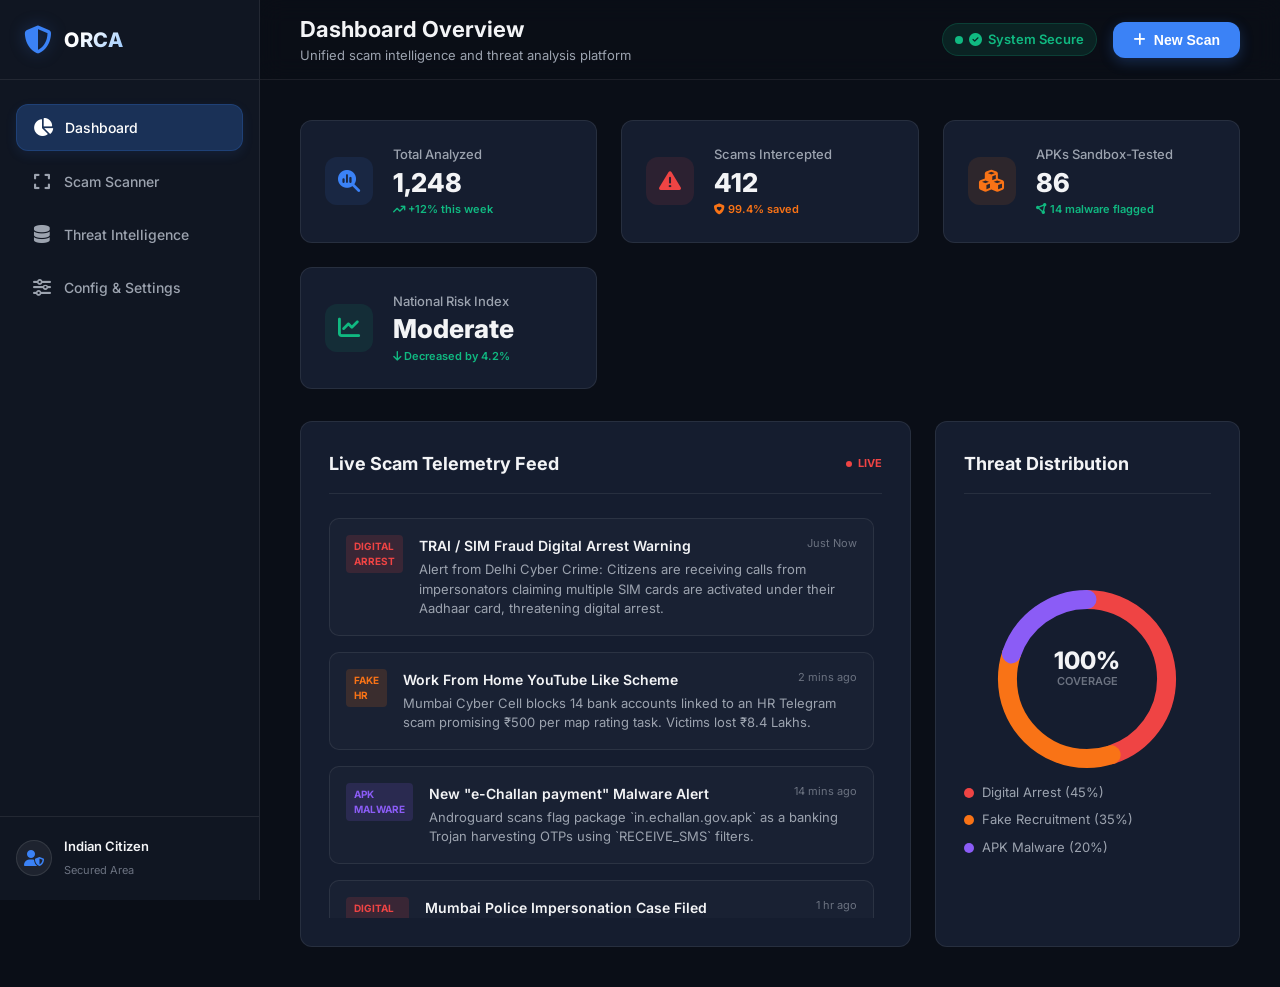
==== frontend/index.html @ 2b7c9a0a "orca digi arresr" ====
<!DOCTYPE html>
<html lang="en">
<head>
    <meta charset="UTF-8">
    <meta name="viewport" content="width=device-width, initial-scale=1.0">
    <title>ORCA - Unified scam intelligence and threat analysis platform</title>
    <!-- Google Fonts: Inter -->
    <link rel="preconnect" href="https://fonts.googleapis.com">
    <link rel="preconnect" href="https://fonts.gstatic.com" crossorigin>
    <link href="https://fonts.googleapis.com/css2?family=Inter:wght@300;400;500;600;700;800&display=swap" rel="stylesheet">
    <!-- FontAwesome for Icons -->
    <link rel="stylesheet" href="https://cdnjs.cloudflare.com/ajax/libs/font-awesome/6.4.0/css/all.min.css">
    <!-- Styling stylesheet -->
    <link rel="stylesheet" href="style.css">
</head>
<body class="dark-mode">
    <div class="app-container">
        <!-- Sidebar Navigation -->
        <aside class="sidebar">
            <div class="sidebar-brand">
                <div class="brand-icon">
                    <i class="fa-solid fa-shield-halved"></i>
                </div>
                <div class="brand-text">
                    <h2>ORCA</h2>
                </div>
            </div>
            
            <nav class="sidebar-menu">
                <a href="#" class="menu-item active" data-view="dashboard">
                    <i class="fa-solid fa-chart-pie"></i>
                    <span>Dashboard</span>
                </a>
                <a href="#" class="menu-item" data-view="scanner">
                    <i class="fa-solid fa-expand"></i>
                    <span>Scam Scanner</span>
                </a>
                <a href="#" class="menu-item" data-view="threat-intel">
                    <i class="fa-solid fa-database"></i>
                    <span>Threat Intelligence</span>
                </a>
                <a href="#" class="menu-item" data-view="settings">
                    <i class="fa-solid fa-sliders"></i>
                    <span>Config & Settings</span>
                </a>
            </nav>

            <div class="sidebar-footer">
                <div class="user-profile">
                    <div class="avatar"><i class="fa-solid fa-user-shield"></i></div>
                    <div class="user-info">
                        <h4>Indian Citizen</h4>
                        <span>Secured Area</span>
                    </div>
                </div>
            </div>
        </aside>

        <!-- Main Content Area -->
        <main class="main-content">
            <!-- Header bar -->
            <header class="content-header">
                <div class="header-title">
                    <h1 id="view-title">Dashboard Overview</h1>
                    <p id="view-subtitle">Unified scam intelligence and threat analysis platform</p>
                </div>
                <div class="header-actions">
                    <div class="system-status badge safe">
                        <span class="status-dot animate-pulse"></span>
                        <i class="fa-solid fa-circle-check"></i> System Secure
                    </div>
                    <button class="btn btn-primary" onclick="navigateToScanner()">
                        <i class="fa-solid fa-plus"></i> New Scan
                    </button>
                </div>
            </header>

            <!-- VIEW 1: DASHBOARD OVERVIEW -->
            <section id="view-dashboard" class="content-section active">
                <!-- Telemetry Metrics Cards -->
                <div class="metrics-grid">
                    <div class="metric-card">
                        <div class="metric-icon blue">
                            <i class="fa-solid fa-magnifying-glass-chart"></i>
                        </div>
                        <div class="metric-details">
                            <h3>Total Analyzed</h3>
                            <span class="metric-value" id="stat-total">1,248</span>
                            <span class="metric-trend positive"><i class="fa-solid fa-arrow-trend-up"></i> +12% this week</span>
                        </div>
                    </div>
                    <div class="metric-card">
                        <div class="metric-icon red">
                            <i class="fa-solid fa-triangle-exclamation"></i>
                        </div>
                        <div class="metric-details">
                            <h3>Scams Intercepted</h3>
                            <span class="metric-value" id="stat-intercepted">412</span>
                            <span class="metric-trend negative"><i class="fa-solid fa-shield-heart"></i> 99.4% saved</span>
                        </div>
                    </div>
                    <div class="metric-card">
                        <div class="metric-icon orange">
                            <i class="fa-solid fa-cubes"></i>
                        </div>
                        <div class="metric-details">
                            <h3>APKs Sandbox-Tested</h3>
                            <span class="metric-value" id="stat-apks">86</span>
                            <span class="metric-trend positive"><i class="fa-solid fa-circle-nodes"></i> 14 malware flagged</span>
                        </div>
                    </div>
                    <div class="metric-card">
                        <div class="metric-icon green">
                            <i class="fa-solid fa-chart-line"></i>
                        </div>
                        <div class="metric-details">
                            <h3>National Risk Index</h3>
                            <span class="metric-value" id="stat-risk">Moderate</span>
                            <span class="metric-trend positive"><i class="fa-solid fa-arrow-down"></i> Decreased by 4.2%</span>
                        </div>
                    </div>
                </div>

                <div class="dashboard-grid">
                    <!-- Column 1: Live Threat Feed & Alerts -->
                    <div class="grid-card col-large">
                        <div class="card-header">
                            <h2>Live Scam Telemetry Feed</h2>
                            <span class="live-indicator"><span class="pulse"></span> LIVE</span>
                        </div>
                        <div class="threat-ticker" id="threat-ticker">
                            <!-- Populated dynamically via JS -->
                        </div>
                    </div>

                    <!-- Column 2: Threat Distribution Chart Mock / Quick Links -->
                    <div class="grid-card col-small">
                        <div class="card-header">
                            <h2>Threat Distribution</h2>
                        </div>
                        <div class="chart-container">
                            <div class="radial-chart-mock">
                                <svg viewBox="0 0 36 36" class="circular-chart">
                                    <path class="circle-bg" d="M18 2.0845 a 15.9155 15.9155 0 0 1 0 31.831 a 15.9155 15.9155 0 0 1 0 -31.831" />
                                    <!-- Digital Arrest 45% (red) -->
                                    <path class="circle circle-da" stroke-dasharray="45, 100" d="M18 2.0845 a 15.9155 15.9155 0 0 1 0 31.831 a 15.9155 15.9155 0 0 1 0 -31.831" />
                                    <!-- Fake HR 35% (orange) -->
                                    <path class="circle circle-hr" stroke-dasharray="35, 100" stroke-dashoffset="-45" d="M18 2.0845 a 15.9155 15.9155 0 0 1 0 31.831 a 15.9155 15.9155 0 0 1 0 -31.831" />
                                    <!-- APK Malware 20% (purple) -->
                                    <path class="circle circle-apk" stroke-dasharray="20, 100" stroke-dashoffset="-80" d="M18 2.0845 a 15.9155 15.9155 0 0 1 0 31.831 a 15.9155 15.9155 0 0 1 0 -31.831" />
                                </svg>
                                <div class="chart-label">
                                    <span class="percentage">100%</span>
                                    <span>Coverage</span>
                                </div>
                            </div>
                            <div class="chart-legend">
                                <div class="legend-item"><span class="dot red"></span> Digital Arrest (45%)</div>
                                <div class="legend-item"><span class="dot orange"></span> Fake Recruitment (35%)</div>
                                <div class="legend-item"><span class="dot purple"></span> APK Malware (20%)</div>
                            </div>
                        </div>
                    </div>
                </div>
            </section>

            <!-- VIEW 2: UNIFIED SCAM SCANNER -->
            <section id="view-scanner" class="content-section">
                <!-- Tab Headers -->
                <div class="tab-headers">
                    <button class="tab-btn active" onclick="switchScannerTab('digital-arrest')">
                        <i class="fa-solid fa-handcuffs"></i> Digital Arrest
                    </button>
                    <button class="tab-btn" onclick="switchScannerTab('fake-hr')">
                        <i class="fa-solid fa-briefcase"></i> Fake HR
                    </button>
                    <button class="tab-btn" onclick="switchScannerTab('apk')">
                        <i class="fa-solid fa-android"></i> APK Malware Sandbox
                    </button>
                    <button class="tab-btn" onclick="switchScannerTab('deepfake')">
                        <i class="fa-solid fa-masks-theater"></i> Deepfake Detection
                    </button>
                </div>

                <!-- Tab 1: Digital Arrest Scanner -->
                <div id="tab-digital-arrest" class="tab-content active">
                    <div class="scanner-layout">
                        <!-- Left Panel: Upload Input -->
                        <div class="scanner-inputs">
                            <div class="input-card">
                                <h3>Analyze Digital Arrest Screenshot / Document</h3>
                                <div class="drop-zone" id="media-dropzone-da">
                                    <i class="fa-solid fa-cloud-arrow-up drop-icon"></i>
                                    <p>Drag and drop screenshot, document, or fake warrant copy here</p>
                                    <span>Supports PNG, JPG, JPEG, PDF up to 10MB</span>
                                    <input type="file" id="media-file-input-da" accept="image/*,application/pdf" hidden>
                                    <button class="btn btn-secondary btn-sm" onclick="triggerFileInput('media-file-input-da')">Select File</button>
                                </div>
                                <div id="file-preview-container-da" class="file-preview-card hidden">
                                    <div class="file-preview-info">
                                        <i class="fa-solid fa-file-image file-icon"></i>
                                        <div>
                                            <h4 id="preview-filename-da">screenshot.png</h4>
                                            <span id="preview-filesize-da">1.4 MB</span>
                                        </div>
                                    </div>
                                    <button class="btn-clear" onclick="clearFileSelection('da')"><i class="fa-solid fa-xmark"></i></button>
                                </div>
                            </div>

                            <div class="input-card">
                                <div class="input-header-row">
                                    <h3>Paste Threat Message / Threatening Transcript</h3>
                                    <div class="quick-samples">
                                        <span class="sample-badge" onclick="loadSampleText('digital_arrest_1', 'da')">Load Digital Arrest Sample</span>
                                    </div>
                                </div>
                                <textarea id="text-input-da" placeholder="Paste the threat message, SMS, WhatsApp chat transcript, or email body accusing you of crimes..."></textarea>
                            </div>

                            <div class="action-bar">
                                <button class="btn btn-primary btn-large btn-full" onclick="startTextMediaScan('da')">
                                    <i class="fa-solid fa-robot"></i> Run Digital Arrest Scan
                                </button>
                            </div>
                        </div>

                        <!-- Right Panel: Scanner Output & Terminal Log -->
                        <div class="scanner-output">
                            <!-- Scanning state console log -->
                            <div class="console-box" id="scan-console-da">
                                <div class="console-header">
                                    <span class="console-dot red"></span>
                                    <span class="console-dot yellow"></span>
                                    <span class="console-dot green"></span>
                                    <span class="console-title">ORCA Threat Assessment Engine (Digital Arrest)</span>
                                </div>
                                <div class="console-body" id="console-log-da">
                                    <p class="console-placeholder">Waiting for analysis trigger. Input text or upload files above to run scanning sequence.</p>
                                </div>
                            </div>
                            
                            <!-- Analysis Report (Hidden initially) -->
                            <div class="report-card hidden" id="scan-report-da">
                                <div class="report-header" id="report-header-bg-da">
                                    <div class="report-status">
                                        <span class="report-badge" id="report-badge-status-da">MALICIOUS</span>
                                        <h2 id="report-title-scam-da">Digital Arrest Scam</h2>
                                    </div>
                                    <div class="report-score-box">
                                        <span class="score-num" id="report-score-da">94%</span>
                                        <span>Threat Score</span>
                                    </div>
                                </div>

                                <div class="report-body">
                                    <div class="report-section">
                                        <h4>Detected Scam Details</h4>
                                        <div class="report-details-grid">
                                            <div class="report-detail">
                                                <span class="label">Category:</span>
                                                <strong id="report-category-da">Digital Arrest</strong>
                                            </div>
                                            <div class="report-detail">
                                                <span class="label">Risk Level:</span>
                                                <strong id="report-risk-da" class="risk-red">Critical Risk</strong>
                                            </div>
                                            <div class="report-detail">
                                                <span class="label">Authority Impersonated:</span>
                                                <strong id="report-authority-da">CBI / Police</strong>
                                            </div>
                                            <div class="report-detail">
                                                <span class="label">Primary Trigger:</span>
                                                <strong id="report-trigger-da">Narcotics Seizure</strong>
                                            </div>
                                        </div>
                                    </div>

                                    <div class="report-section">
                                        <h4>Malicious Keywords & Indicators Found</h4>
                                        <div class="indicators-list" id="report-indicators-da">
                                            <!-- Dynamically injected -->
                                        </div>
                                    </div>

                                    <div class="report-section">
                                        <h4>AI Context Summary</h4>
                                        <p id="report-summary-da" class="context-summary-text"></p>
                                    </div>

                                    <div class="report-section security-recommends">
                                        <h4><i class="fa-solid fa-shield-halved"></i> Recommended Safety Action</h4>
                                        <ul id="report-recommendations-da">
                                            <!-- Dynamically injected -->
                                        </ul>
                                    </div>
                                </div>
                            </div>
                        </div>
                    </div>
                </div>

                <!-- Tab 2: Fake HR Scanner -->
                <div id="tab-fake-hr" class="tab-content">
                    <div class="scanner-layout">
                        <!-- Left Panel: Upload Input -->
                        <div class="scanner-inputs">
                            <div class="input-card">
                                <h3>Analyze Recruitment Brochure / Offer Screenshot</h3>
                                <div class="drop-zone" id="media-dropzone-hr">
                                    <i class="fa-solid fa-cloud-arrow-up drop-icon"></i>
                                    <p>Drag and drop job brochure, payment screenshot, or hiring email here</p>
                                    <span>Supports PNG, JPG, JPEG, PDF up to 10MB</span>
                                    <input type="file" id="media-file-input-hr" accept="image/*,application/pdf" hidden>
                                    <button class="btn btn-secondary btn-sm" onclick="triggerFileInput('media-file-input-hr')">Select File</button>
                                </div>
                                <div id="file-preview-container-hr" class="file-preview-card hidden">
                                    <div class="file-preview-info">
                                        <i class="fa-solid fa-file-image file-icon"></i>
                                        <div>
                                            <h4 id="preview-filename-hr">screenshot.png</h4>
                                            <span id="preview-filesize-hr">1.4 MB</span>
                                        </div>
                                    </div>
                                    <button class="btn-clear" onclick="clearFileSelection('hr')"><i class="fa-solid fa-xmark"></i></button>
                                </div>
                            </div>

                            <div class="input-card">
                                <div class="input-header-row">
                                    <h3>Paste Job Description / Message Body</h3>
                                    <div class="quick-samples">
                                        <span class="sample-badge" onclick="loadSampleText('fake_hr_1', 'hr')">Load Fake HR Sample</span>
                                    </div>
                                </div>
                                <textarea id="text-input-hr" placeholder="Paste the job offer SMS, WhatsApp recruiter text, Telegram task instructions, or email body here..."></textarea>
                            </div>

                            <div class="action-bar">
                                <button class="btn btn-primary btn-large btn-full" onclick="startTextMediaScan('hr')">
                                    <i class="fa-solid fa-robot"></i> Run Fake HR Scan
                                </button>
                            </div>
                        </div>

                        <!-- Right Panel: Scanner Output & Terminal Log -->
                        <div class="scanner-output">
                            <!-- Scanning state console log -->
                            <div class="console-box" id="scan-console-hr">
                                <div class="console-header">
                                    <span class="console-dot red"></span>
                                    <span class="console-dot yellow"></span>
                                    <span class="console-dot green"></span>
                                    <span class="console-title">ORCA Threat Assessment Engine (Fake HR)</span>
                                </div>
                                <div class="console-body" id="console-log-hr">
                                    <p class="console-placeholder">Waiting for analysis trigger. Input text or upload files above to run scanning sequence.</p>
                                </div>
                            </div>
                            
                            <!-- Analysis Report (Hidden initially) -->
                            <div class="report-card hidden" id="scan-report-hr">
                                <div class="report-header" id="report-header-bg-hr">
                                    <div class="report-status">
                                        <span class="report-badge" id="report-badge-status-hr">SUSPICIOUS</span>
                                        <h2 id="report-title-scam-hr">Fake Recruitment Scam</h2>
                                    </div>
                                    <div class="report-score-box">
                                        <span class="score-num" id="report-score-hr">78%</span>
                                        <span>Threat Score</span>
                                    </div>
                                </div>

                                <div class="report-body">
                                    <div class="report-section">
                                        <h4>Detected Scam Details</h4>
                                        <div class="report-details-grid">
                                            <div class="report-detail">
                                                <span class="label">Category:</span>
                                                <strong id="report-category-hr">Fake Recruitment</strong>
                                            </div>
                                            <div class="report-detail">
                                                <span class="label">Risk Level:</span>
                                                <strong id="report-risk-hr" class="risk-orange">High Risk</strong>
                                            </div>
                                            <div class="report-detail">
                                                <span class="label">Organization Impersonated:</span>
                                                <strong id="report-authority-hr">Recruitment Agency</strong>
                                            </div>
                                            <div class="report-detail">
                                                <span class="label">Primary Trigger:</span>
                                                <strong id="report-trigger-hr">Part-Time Task Offer</strong>
                                            </div>
                                        </div>
                                    </div>

                                    <div class="report-section">
                                        <h4>Malicious Keywords & Indicators Found</h4>
                                        <div class="indicators-list" id="report-indicators-hr">
                                            <!-- Dynamically injected -->
                                        </div>
                                    </div>

                                    <div class="report-section">
                                        <h4>AI Context Summary</h4>
                                        <p id="report-summary-hr" class="context-summary-text"></p>
                                    </div>

                                    <div class="report-section security-recommends">
                                        <h4><i class="fa-solid fa-shield-halved"></i> Recommended Safety Action</h4>
                                        <ul id="report-recommendations-hr">
                                            <!-- Dynamically injected -->
                                        </ul>
                                    </div>
                                </div>
                            </div>
                        </div>
                    </div>
                </div>

                <!-- Tab 2: APK Sandbox Scanner -->
                <div id="tab-apk" class="tab-content">
                    <div class="scanner-layout">
                        <!-- Left Panel: APK Dropzone -->
                        <div class="scanner-inputs">
                            <div class="input-card">
                                <h3>Upload Android Application (APK)</h3>
                                <div class="drop-zone" id="apk-dropzone">
                                    <i class="fa-solid fa-android drop-icon text-green"></i>
                                    <p>Drag and drop any Android <code>.apk</code> installer here</p>
                                    <span>Scans package structure, permissions, and background services</span>
                                    <input type="file" id="apk-file-input" accept=".apk" hidden>
                                    <button class="btn btn-secondary btn-sm" onclick="triggerFileInput('apk-file-input')">Select APK File</button>
                                </div>
                                <div id="apk-preview-container" class="file-preview-card hidden">
                                    <div class="file-preview-info">
                                        <i class="fa-solid fa-box-archive file-icon apk-file-icon"></i>
                                        <div>
                                            <h4 id="apk-filename">update_whatsapp_support.apk</h4>
                                            <span id="apk-filesize">8.4 MB</span>
                                        </div>
                                    </div>
                                    <button class="btn-clear" onclick="clearApkSelection()"><i class="fa-solid fa-xmark"></i></button>
                                </div>
                            </div>

                            <div class="quick-samples-card">
                                <h3>Test Simulation APK Packages</h3>
                                <p class="help-text">Simulate APK scans using templates of notorious Android scam packages:</p>
                                <div class="apk-samples-grid">
                                    <div class="apk-sample-item" onclick="loadApkSample('apk_malware_1')">
                                        <div class="apk-sample-icon"><i class="fa-brands fa-whatsapp text-green"></i></div>
                                        <div class="apk-sample-desc">
                                            <strong>WhatsApp Update Helper</strong>
                                            <span>Simulates Remote Access / SMS Stealer Trojan</span>
                                        </div>
                                    </div>
                                    <div class="apk-sample-item" onclick="loadApkSample('apk_malware_2')">
                                        <div class="apk-sample-icon"><i class="fa-solid fa-building-columns text-yellow"></i></div>
                                        <div class="apk-sample-desc">
                                            <strong>SBI Security Support</strong>
                                            <span>Simulates Overlay Phishing App targeting banking</span>
                                        </div>
                                    </div>
                                    <div class="apk-sample-item" onclick="loadApkSample('apk_clean_1')">
                                        <div class="apk-sample-icon"><i class="fa-solid fa-calculator text-blue"></i></div>
                                        <div class="apk-sample-desc">
                                            <strong>Simple Scientific Calculator</strong>
                                            <span>Simulates standard benign utility APK (Safe)</span>
                                        </div>
                                    </div>
                                </div>
                            </div>

                            <div class="action-bar">
                                <button class="btn btn-primary btn-large btn-full" id="btn-run-apk" onclick="startApkScan()">
                                    <i class="fa-solid fa-flask"></i> Launch Sandbox Analysis
                                </button>
                            </div>
                        </div>

                        <!-- Right Panel: APK Sandbox Output -->
                        <div class="scanner-output">
                            <!-- Scanning state console log -->
                            <div class="console-box" id="apk-console">
                                <div class="console-header">
                                    <span class="console-dot red"></span>
                                    <span class="console-dot yellow"></span>
                                    <span class="console-dot green"></span>
                                    <span class="console-title">ORCA Sandbox Environment</span>
                                </div>
                                <div class="console-body" id="apk-console-log">
                                    <p class="console-placeholder">Waiting for APK file. Drop an APK or click a simulation template to run static security checks.</p>
                                </div>
                            </div>

                            <!-- APK Analysis Report (Hidden initially) -->
                            <div class="report-card hidden" id="apk-report">
                                <div class="report-header" id="apk-header-bg">
                                    <div class="report-status">
                                        <span class="report-badge" id="apk-badge-status">MALICIOUS</span>
                                        <h2 id="apk-app-name">WhatsApp Update Helper</h2>
                                    </div>
                                    <div class="report-score-box">
                                        <span class="score-num" id="apk-score">96%</span>
                                        <span>Threat Index</span>
                                    </div>
                                </div>

                                <div class="report-body">
                                    <div class="report-section">
                                        <h4>Package Information</h4>
                                        <div class="report-details-grid">
                                            <div class="report-detail">
                                                <span class="label">Package Name:</span>
                                                <strong id="apk-package-name">com.whatsapp.update.helper</strong>
                                            </div>
                                            <div class="report-detail">
                                                <span class="label">Developer Signer:</span>
                                                <strong id="apk-signer" class="risk-red">Untrusted/Self-Signed Certificate (Debug)</strong>
                                            </div>
                                            <div class="report-detail">
                                                <span class="label">Target SDK:</span>
                                                <strong id="apk-target-sdk">Android 13 (API Level 33)</strong>
                                            </div>
                                            <div class="report-detail">
                                                <span class="label">Sandbox Threat:</span>
                                                <strong id="apk-threat-classification" class="risk-red">RAT / SMS Stealer Trojan</strong>
                                            </div>
                                        </div>
                                    </div>

                                    <!-- Dangerous Components Section -->
                                    <div class="report-section">
                                        <h4>Detected Malicious Components</h4>
                                        <ul class="danger-components-list" id="apk-components-list">
                                            <!-- Dynamically injected -->
                                        </ul>
                                    </div>

                                    <!-- Permissions Section -->
                                    <div class="report-section">
                                        <h4>APK Request Permissions Analysis</h4>
                                        <div class="permissions-table-container">
                                            <table class="permissions-table">
                                                <thead>
                                                    <tr>
                                                        <th>Permission Name</th>
                                                        <th>Classification</th>
                                                        <th>Associated Abuse Behavior</th>
                                                    </tr>
                                                </thead>
                                                <tbody id="apk-permissions-tbody">
                                                    <!-- Dynamically injected -->
                                                </tbody>
                                            </table>
                                        </div>
                                    </div>

                                    <div class="report-section security-recommends">
                                        <h4><i class="fa-solid fa-triangle-exclamation"></i> Threat Quarantine Instructions</h4>
                                        <ul id="apk-recommendations">
                                            <!-- Dynamically injected -->
                                        </ul>
                                    </div>
                                </div>
                            </div>
                        </div>
                    </div>
                </div>

                <!-- Tab 4: Deepfake Detection (UI Only) -->
                <div id="tab-deepfake" class="tab-content">
                    <div class="scanner-layout">
                        <!-- Left Panel: Upload & Capture -->
                        <div class="scanner-inputs">
                            <div class="input-card">
                                <h3>Upload Video / Image for Deepfake Analysis</h3>
                                <div class="drop-zone deepfake-dropzone" id="deepfake-dropzone">
                                    <i class="fa-solid fa-photo-film drop-icon text-purple"></i>
                                    <p>Drag and drop a video clip, image, or screenshot for AI deepfake detection</p>
                                    <span>Supports MP4, MOV, AVI, PNG, JPG up to 50MB</span>
                                    <input type="file" id="deepfake-file-input" accept="video/*,image/*" hidden>
                                    <button class="btn btn-secondary btn-sm" onclick="triggerFileInput('deepfake-file-input')">Select File</button>
                                </div>
                            </div>

                            <div class="input-card deepfake-webcam-card">
                                <h3><i class="fa-solid fa-camera"></i> Or Capture via Webcam</h3>
                                <p class="help-text">Use your device camera to capture a live screenshot or short video clip of a suspicious video call for real-time analysis.</p>
                                <div class="webcam-preview-box">
                                    <div class="webcam-placeholder">
                                        <i class="fa-solid fa-video-slash"></i>
                                        <span>Webcam Not Active</span>
                                        <p>Click below to start capture session</p>
                                    </div>
                                </div>
                                <div class="webcam-controls">
                                    <button class="btn btn-secondary" disabled>
                                        <i class="fa-solid fa-circle-dot"></i> Start Webcam Capture
                                    </button>
                                    <button class="btn btn-secondary" disabled>
                                        <i class="fa-solid fa-camera"></i> Capture Frame
                                    </button>
                                </div>
                                <span class="coming-soon-tag"><i class="fa-solid fa-clock"></i> Live capture coming soon</span>
                            </div>

                            <div class="quick-samples-card">
                                <h3>What Deepfake Detection Analyzes</h3>
                                <p class="help-text">ORCA's deepfake engine examines the following biometric and signal integrity cues:</p>
                                <div class="deepfake-features-grid">
                                    <div class="deepfake-feature-item">
                                        <div class="deepfake-feature-icon blue"><i class="fa-solid fa-eye"></i></div>
                                        <div>
                                            <strong>Facial Inconsistencies</strong>
                                            <span>Unnatural blinking, eye movement, lip sync errors</span>
                                        </div>
                                    </div>
                                    <div class="deepfake-feature-item">
                                        <div class="deepfake-feature-icon orange"><i class="fa-solid fa-wave-square"></i></div>
                                        <div>
                                            <strong>Compression Artifacts</strong>
                                            <span>Pixel-level noise, boundary blurring around head</span>
                                        </div>
                                    </div>
                                    <div class="deepfake-feature-item">
                                        <div class="deepfake-feature-icon purple"><i class="fa-solid fa-microphone-lines"></i></div>
                                        <div>
                                            <strong>Voice-Face Synchronization</strong>
                                            <span>Audio-visual misalignment and spectral irregularities</span>
                                        </div>
                                    </div>
                                    <div class="deepfake-feature-item">
                                        <div class="deepfake-feature-icon red"><i class="fa-solid fa-id-card"></i></div>
                                        <div>
                                            <strong>Identity Verification</strong>
                                            <span>Checks if impersonated official identity matches media</span>
                                        </div>
                                    </div>
                                </div>
                            </div>

                            <div class="action-bar">
                                <button class="btn btn-deepfake btn-large btn-full" disabled>
                                    <i class="fa-solid fa-brain"></i> Run Deepfake Analysis
                                    <span class="coming-soon-inline">Coming Soon</span>
                                </button>
                            </div>
                        </div>

                        <!-- Right Panel: Placeholder Output -->
                        <div class="scanner-output">
                            <div class="console-box deepfake-console-idle">
                                <div class="console-header">
                                    <span class="console-dot red"></span>
                                    <span class="console-dot yellow"></span>
                                    <span class="console-dot green"></span>
                                    <span class="console-title">ORCA Deepfake Neural Engine</span>
                                </div>
                                <div class="console-body deepfake-idle-body">
                                    <div class="deepfake-idle-state">
                                        <div class="deepfake-idle-icon">
                                            <i class="fa-solid fa-masks-theater"></i>
                                        </div>
                                        <h3>Deepfake Analysis Engine</h3>
                                        <p>This module will leverage Gemini's multimodal vision capabilities to detect AI-generated or manipulated faces in videos and images. Upload a suspicious video call screenshot or clip to analyze it.</p>
                                        <div class="deepfake-capability-badges">
                                            <span class="capability-badge"><i class="fa-solid fa-check"></i> Frame-by-frame analysis</span>
                                            <span class="capability-badge"><i class="fa-solid fa-check"></i> GAN artifact detection</span>
                                            <span class="capability-badge"><i class="fa-solid fa-check"></i> Face swap identification</span>
                                            <span class="capability-badge"><i class="fa-solid fa-check"></i> Confidence scoring</span>
                                        </div>
                                        <div class="deepfake-coming-soon-banner">
                                            <i class="fa-solid fa-flask"></i>
                                            <div>
                                                <strong>Implementation Pending</strong>
                                                <span>Backend Gemini Vision integration is planned for Phase 2. The UI structure is ready.</span>
                                            </div>
                                        </div>
                                    </div>
                                </div>
                            </div>
                        </div>
                    </div>
                </div>
            </section>

            <!-- VIEW 3: THREAT INTELLIGENCE -->
            <section id="view-threat-intel" class="content-section">
                <div class="grid-card">
                    <div class="card-header">
                        <h2>Threat Intelligence Database</h2>
                        <span class="badge blue">CBI & Cybercrime Alerts Linked</span>
                    </div>
                    <div class="threat-intel-search">
                        <input type="text" placeholder="Search scam databases (e.g. 'CBI', 'FedEx parcel', 'Part-time jobs', 'RAT permissions')..." class="form-control input-search">
                        <button class="btn btn-secondary"><i class="fa-solid fa-magnifying-glass"></i> Search</button>
                    </div>

                    <div class="threat-intel-grid">
                        <div class="intel-card">
                            <div class="intel-badge critical">DIGITAL ARREST</div>
                            <h3>Mumbai Police/CBI Video Detention</h3>
                            <p>Scammers contact citizens claiming their Aadhaar card is linked to money laundering or drug parcels. They demand they stay on a video call (Skype/WhatsApp) indefinitely to execute a "digital arrest."</p>
                            <span class="intel-indicators"><strong>Indicators:</strong> "Digital arrest", Skype verification, "don't contact family", parcel seizure.</span>
                        </div>
                        <div class="intel-card">
                            <div class="intel-badge high">FAKE HR</div>
                            <h3>Telegram Task / YouTube Likes Scam</h3>
                            <p>HR agents offer work-from-home tasks, such as liking YouTube videos or review rating. After giving a small commission (Rs 150-500), they coerce the victim to join VIP groups and invest money in fake crypto websites.</p>
                            <span class="intel-indicators"><strong>Indicators:</strong> "WhatsApp task agent", Google Maps rating, payment screenshots, VIP channel.</span>
                        </div>
                        <div class="intel-card">
                            <div class="intel-badge critical">APK MALWARE</div>
                            <h3>Fake Utility App (SMS Forwarder)</h3>
                            <p>Scammers send APK packages claiming to be updates for banking, electricity bills, or support. Once installed, it requests SMS permissions to silently read bank OTPs and forward them to the attacker's server.</p>
                            <span class="intel-indicators"><strong>Permissions:</strong> <code>RECEIVE_SMS</code>, <code>SEND_SMS</code>, <code>RECEIVE_BOOT_COMPLETED</code>.</span>
                        </div>
                    </div>
                </div>
            </section>

            <!-- VIEW 4: CONFIG & SETTINGS -->
            <section id="view-settings" class="content-section">
                <div class="settings-grid">
                    <div class="grid-card">
                        <div class="card-header">
                            <h2>System Configurations</h2>
                        </div>
                        <div class="settings-form">
                            <div class="form-group">
                                <label for="gemini-key">Gemini API Key</label>
                                <input type="password" id="gemini-key" class="form-control" placeholder="Enter Gemini Pro API Key (Required for live OCR/Text classification)" value="••••••••••••••••••••••••••••••••">
                                <span class="help-text">Required for analyzing screenshots, document texts, and classifying threat context.</span>
                            </div>
                            <div class="form-group">
                                <label for="sandbox-mode">APK Static Analysis Engine</label>
                                <select id="sandbox-mode" class="form-control">
                                    <option value="androguard">Androguard (Python Static XML Extractor)</option>
                                    <option value="mock" selected>Mock Web-Simulator (For demonstration)</option>
                                </select>
                            </div>
                            <div class="form-group">
                                <label for="alert-numbers">Emergency Cyber Police Reporting Helpline</label>
                                <input type="text" id="alert-numbers" class="form-control" value="1930">
                                <span class="help-text">SMS or speed dial number triggered inside recommendations for financial scam reports.</span>
                            </div>
                            <button class="btn btn-primary" onclick="alert('Configurations Saved Successfully')">Save Settings</button>
                        </div>
                    </div>

                    <div class="grid-card">
                        <div class="card-header">
                            <h2>Project CSV Datasets Status</h2>
                        </div>
                        <div class="dataset-status-list">
                            <div class="dataset-status-item">
                                <div>
                                    <strong>digital_arrest.csv</strong>
                                    <span>25 labelled case records</span>
                                </div>
                                <span class="badge safe">Ready</span>
                            </div>
                            <div class="dataset-status-item">
                                <div>
                                    <strong>fake_job_postings.csv</strong>
                                    <span>17,882 records (50 MB)</span>
                                </div>
                                <span class="badge safe">Ready</span>
                            </div>
                            <div class="dataset-status-item">
                                <div>
                                    <strong>apk_scam</strong>
                                    <span>Empty directory</span>
                                </div>
                                <span class="badge orange">Awaiting Uploads</span>
                            </div>
                        </div>
                    </div>
                </div>
            </section>
        </main>
    </div>

    <!-- Scripts -->
    <script src="app.js"></script>
</body>
</html>
---- frontend/style.css ----
/* Custom CSS for ORCA Scam Shield Dashboard */

:root {
    --bg-primary: #0a0e17; /* Dark Slate Navy */
    --bg-secondary: #101622;
    --bg-card: #151d2f;
    --border-color: rgba(255, 255, 255, 0.08);
    --border-focus: #3b82f6;

    /* Semantic HSL Palette */
    --text-primary: #f3f4f6;
    --text-secondary: #9ca3af;
    --text-muted: #6b7280;

    --accent-blue: #3b82f6;
    --accent-blue-glow: rgba(59, 130, 246, 0.25);
    
    --accent-red: #ef4444;
    --accent-red-glow: rgba(239, 68, 68, 0.25);

    --accent-orange: #f97316;
    --accent-orange-glow: rgba(249, 115, 22, 0.25);

    --accent-green: #10b981;
    --accent-green-glow: rgba(16, 185, 129, 0.25);

    --accent-purple: #8b5cf6;
    --accent-purple-glow: rgba(139, 92, 246, 0.25);

    --sidebar-width: 260px;
    --header-height: 80px;
    --transition-speed: 0.25s;
    --border-radius: 12px;
}

/* Base Styles */
* {
    margin: 0;
    padding: 0;
    box-sizing: border-box;
}

body {
    font-family: 'Inter', sans-serif;
    background-color: var(--bg-primary);
    color: var(--text-primary);
    min-height: 100vh;
    overflow-x: hidden;
    line-height: 1.5;
}

/* App Wrapper Layout */
.app-container {
    display: flex;
    min-height: 100vh;
}

/* Sidebar Navigation Styling */
.sidebar {
    width: var(--sidebar-width);
    background-color: var(--bg-secondary);
    border-right: 1px solid var(--border-color);
    display: flex;
    flex-direction: column;
    position: fixed;
    height: 100vh;
    z-index: 100;
}

.sidebar-brand {
    height: var(--header-height);
    display: flex;
    align-items: center;
    padding: 0 24px;
    gap: 12px;
    border-bottom: 1px solid var(--border-color);
}

.brand-icon {
    font-size: 28px;
    color: var(--accent-blue);
    filter: drop-shadow(0 0 8px var(--accent-blue-glow));
}

.brand-text h2 {
    font-size: 20px;
    font-weight: 800;
    letter-spacing: 0.5px;
    background: linear-gradient(135deg, #ffffff 30%, #93c5fd 100%);
    -webkit-background-clip: text;
    -webkit-text-fill-color: transparent;
}

.brand-text span {
    font-size: 10px;
    font-weight: 700;
    letter-spacing: 2px;
    color: var(--text-muted);
    display: block;
}

.sidebar-menu {
    padding: 24px 16px;
    display: flex;
    flex-direction: column;
    gap: 8px;
    flex-grow: 1;
}

.menu-item {
    display: flex;
    align-items: center;
    gap: 12px;
    padding: 12px 16px;
    color: var(--text-secondary);
    text-decoration: none;
    font-size: 14px;
    font-weight: 500;
    border-radius: var(--border-radius);
    transition: all var(--transition-speed) ease;
}

.menu-item i {
    font-size: 18px;
    width: 20px;
    text-align: center;
    transition: transform var(--transition-speed) ease;
}

.menu-item:hover {
    color: var(--text-primary);
    background-color: rgba(255, 255, 255, 0.04);
}

.menu-item:hover i {
    transform: scale(1.1);
}

.menu-item.active {
    color: #ffffff;
    background-color: var(--accent-blue-glow);
    border: 1px solid rgba(59, 130, 246, 0.2);
    box-shadow: 0 4px 12px rgba(59, 130, 246, 0.1);
}

.sidebar-footer {
    padding: 20px 16px;
    border-top: 1px solid var(--border-color);
}

.user-profile {
    display: flex;
    align-items: center;
    gap: 12px;
}

.avatar {
    width: 36px;
    height: 36px;
    border-radius: 50%;
    background-color: rgba(255, 255, 255, 0.06);
    display: flex;
    align-items: center;
    justify-content: center;
    color: var(--accent-blue);
    border: 1px solid rgba(255, 255, 255, 0.1);
}

.user-info h4 {
    font-size: 13px;
    font-weight: 600;
}

.user-info span {
    font-size: 11px;
    color: var(--text-muted);
}

/* Main Content Area */
.main-content {
    margin-left: var(--sidebar-width);
    width: calc(100% - var(--sidebar-width));
    min-height: 100vh;
    display: flex;
    flex-direction: column;
}

/* Content Header */
.content-header {
    height: var(--header-height);
    display: flex;
    align-items: center;
    justify-content: space-between;
    padding: 0 40px;
    border-bottom: 1px solid var(--border-color);
    background-color: rgba(10, 14, 23, 0.5);
    backdrop-filter: blur(12px);
    position: sticky;
    top: 0;
    z-index: 90;
}

.header-title h1 {
    font-size: 22px;
    font-weight: 700;
}

.header-title p {
    font-size: 13px;
    color: var(--text-secondary);
}

.header-actions {
    display: flex;
    align-items: center;
    gap: 16px;
}

/* Badges and Buttons */
.badge {
    padding: 6px 12px;
    border-radius: 30px;
    font-size: 12px;
    font-weight: 600;
    display: inline-flex;
    align-items: center;
    gap: 6px;
}

.badge.safe {
    background-color: rgba(16, 185, 129, 0.12);
    color: var(--accent-green);
    border: 1px solid rgba(16, 185, 129, 0.2);
}

.badge.orange {
    background-color: rgba(249, 115, 22, 0.12);
    color: var(--accent-orange);
    border: 1px solid rgba(249, 115, 22, 0.2);
}

.badge.red {
    background-color: rgba(239, 68, 68, 0.12);
    color: var(--accent-red);
    border: 1px solid rgba(239, 68, 68, 0.2);
}

.badge.blue {
    background-color: rgba(59, 130, 246, 0.12);
    color: var(--accent-blue);
    border: 1px solid rgba(59, 130, 246, 0.2);
}

.system-status {
    font-size: 13px;
}

.status-dot {
    width: 8px;
    height: 8px;
    border-radius: 50%;
    background-color: var(--accent-green);
    display: inline-block;
}

.animate-pulse {
    animation: pulse-glow 2s infinite;
}

@keyframes pulse-glow {
    0% { box-shadow: 0 0 0 0 rgba(16, 185, 129, 0.4); }
    70% { box-shadow: 0 0 0 6px rgba(16, 185, 129, 0); }
    100% { box-shadow: 0 0 0 0 rgba(16, 185, 129, 0); }
}

.btn {
    padding: 10px 20px;
    border-radius: var(--border-radius);
    font-size: 14px;
    font-weight: 600;
    cursor: pointer;
    border: none;
    display: inline-flex;
    align-items: center;
    justify-content: center;
    gap: 8px;
    transition: all var(--transition-speed) ease;
}

.btn-primary {
    background-color: var(--accent-blue);
    color: #ffffff;
    box-shadow: 0 4px 14px var(--accent-blue-glow);
}

.btn-primary:hover {
    background-color: #2563eb;
    box-shadow: 0 6px 20px rgba(59, 130, 246, 0.4);
    transform: translateY(-1px);
}

.btn-secondary {
    background-color: rgba(255, 255, 255, 0.06);
    color: var(--text-primary);
    border: 1px solid var(--border-color);
}

.btn-secondary:hover {
    background-color: rgba(255, 255, 255, 0.1);
}

.btn-sm {
    padding: 6px 12px;
    font-size: 12px;
}

.btn-large {
    padding: 14px 28px;
    font-size: 15px;
}

.btn-full {
    width: 100%;
}

.btn-clear {
    background: none;
    border: none;
    color: var(--text-muted);
    font-size: 18px;
    cursor: pointer;
    display: flex;
    align-items: center;
    justify-content: center;
    padding: 4px;
    border-radius: 4px;
    transition: color var(--transition-speed);
}

.btn-clear:hover {
    color: var(--accent-red);
}

/* Views & Content Sections */
.content-section {
    padding: 40px;
    display: none;
    flex-grow: 1;
    animation: fade-in-up var(--transition-speed) ease-out forwards;
}

.content-section.active {
    display: block;
}

@keyframes fade-in-up {
    from {
        opacity: 0;
        transform: translateY(12px);
    }
    to {
        opacity: 1;
        transform: translateY(0);
    }
}

/* Metrics Grid - Overview Dashboard */
.metrics-grid {
    display: grid;
    grid-template-columns: repeat(auto-fit, minmax(220px, 1fr));
    gap: 24px;
    margin-bottom: 32px;
}

.metric-card {
    background-color: var(--bg-card);
    border: 1px solid var(--border-color);
    border-radius: var(--border-radius);
    padding: 24px;
    display: flex;
    align-items: center;
    gap: 20px;
    transition: border-color var(--transition-speed);
}

.metric-card:hover {
    border-color: rgba(255, 255, 255, 0.15);
}

.metric-icon {
    width: 48px;
    height: 48px;
    border-radius: 12px;
    display: flex;
    align-items: center;
    justify-content: center;
    font-size: 22px;
}

.metric-icon.blue { background-color: rgba(59, 130, 246, 0.1); color: var(--accent-blue); }
.metric-icon.red { background-color: rgba(239, 68, 68, 0.1); color: var(--accent-red); }
.metric-icon.orange { background-color: rgba(249, 115, 22, 0.1); color: var(--accent-orange); }
.metric-icon.green { background-color: rgba(16, 185, 129, 0.1); color: var(--accent-green); }

.metric-details h3 {
    font-size: 13px;
    color: var(--text-secondary);
    font-weight: 500;
    margin-bottom: 4px;
}

.metric-value {
    font-size: 26px;
    font-weight: 800;
    display: block;
    line-height: 1.1;
    margin-bottom: 4px;
}

.metric-trend {
    font-size: 11px;
    font-weight: 600;
    display: block;
}

.metric-trend.positive { color: var(--accent-green); }
.metric-trend.negative { color: var(--accent-orange); }

/* Dashboard Grid Layout */
.dashboard-grid {
    display: grid;
    grid-template-columns: 2fr 1fr;
    gap: 24px;
}

.grid-card {
    background-color: var(--bg-card);
    border: 1px solid var(--border-color);
    border-radius: var(--border-radius);
    padding: 28px;
    display: flex;
    flex-direction: column;
}

.card-header {
    display: flex;
    justify-content: space-between;
    align-items: center;
    margin-bottom: 24px;
    border-bottom: 1px solid var(--border-color);
    padding-bottom: 16px;
}

.card-header h2 {
    font-size: 18px;
    font-weight: 700;
}

.live-indicator {
    font-size: 11px;
    font-weight: 700;
    color: var(--accent-red);
    display: flex;
    align-items: center;
    gap: 6px;
}

.live-indicator .pulse {
    width: 6px;
    height: 6px;
    border-radius: 50%;
    background-color: var(--accent-red);
    animation: blink 1.2s infinite;
}

@keyframes blink {
    0%, 100% { opacity: 0.3; }
    50% { opacity: 1; }
}

/* Threat Feed Ticker */
.threat-ticker {
    display: flex;
    flex-direction: column;
    gap: 16px;
    max-height: 400px;
    overflow-y: auto;
    padding-right: 8px;
}

.ticker-item {
    display: flex;
    align-items: flex-start;
    gap: 16px;
    padding: 16px;
    background-color: rgba(255, 255, 255, 0.02);
    border: 1px solid var(--border-color);
    border-radius: 10px;
    transition: all var(--transition-speed);
    animation: slide-in-right 0.3s ease;
}

.ticker-item:hover {
    background-color: rgba(255, 255, 255, 0.04);
    transform: translateX(4px);
}

.ticker-badge {
    padding: 4px 8px;
    font-size: 10px;
    font-weight: 700;
    border-radius: 4px;
    text-transform: uppercase;
}

.ticker-badge.da { background-color: rgba(239, 68, 68, 0.15); color: var(--accent-red); }
.ticker-badge.hr { background-color: rgba(249, 115, 22, 0.15); color: var(--accent-orange); }
.ticker-badge.apk { background-color: rgba(139, 92, 246, 0.15); color: var(--accent-purple); }

.ticker-content {
    flex-grow: 1;
}

.ticker-meta {
    display: flex;
    justify-content: space-between;
    margin-bottom: 4px;
}

.ticker-meta h4 {
    font-size: 14px;
    font-weight: 600;
}

.ticker-time {
    font-size: 11px;
    color: var(--text-muted);
}

.ticker-text {
    font-size: 13px;
    color: var(--text-secondary);
}

@keyframes slide-in-right {
    from {
        opacity: 0;
        transform: translateX(20px);
    }
    to {
        opacity: 1;
        transform: translateX(0);
    }
}

/* Circular Distribution Chart Mock */
.chart-container {
    display: flex;
    flex-direction: column;
    align-items: center;
    justify-content: center;
    flex-grow: 1;
    padding: 16px 0;
}

.radial-chart-mock {
    position: relative;
    width: 180px;
    height: 180px;
}

.circular-chart {
    display: block;
    margin: 10px auto;
    max-width: 100%;
    max-height: 100%;
}

.circle-bg {
    fill: none;
    stroke: rgba(255, 255, 255, 0.05);
    stroke-width: 3.5;
}

.circle {
    fill: none;
    stroke-width: 3.8;
    stroke-linecap: round;
    transition: stroke-dasharray 0.3s ease;
}

.circle-da { stroke: var(--accent-red); }
.circle-hr { stroke: var(--accent-orange); }
.circle-apk { stroke: var(--accent-purple); }

.chart-label {
    position: absolute;
    top: 50%;
    left: 50%;
    transform: translate(-50%, -50%);
    text-align: center;
    display: flex;
    flex-direction: column;
}

.chart-label .percentage {
    font-size: 24px;
    font-weight: 800;
    line-height: 1;
}

.chart-label span:last-child {
    font-size: 11px;
    color: var(--text-muted);
    font-weight: 600;
    text-transform: uppercase;
}

.chart-legend {
    width: 100%;
    margin-top: 24px;
    display: flex;
    flex-direction: column;
    gap: 8px;
}

.legend-item {
    font-size: 13px;
    color: var(--text-secondary);
    display: flex;
    align-items: center;
    gap: 8px;
}

.legend-item .dot {
    width: 10px;
    height: 10px;
    border-radius: 50%;
}

.dot.red { background-color: var(--accent-red); }
.dot.orange { background-color: var(--accent-orange); }
.dot.purple { background-color: var(--accent-purple); }

/* Scam Scanner Tabs & Layout */
.tab-headers {
    display: flex;
    gap: 12px;
    border-bottom: 1px solid var(--border-color);
    margin-bottom: 32px;
    padding-bottom: 1px;
}

.tab-btn {
    background: none;
    border: none;
    border-bottom: 2px solid transparent;
    padding: 12px 24px;
    font-family: inherit;
    font-size: 15px;
    font-weight: 600;
    color: var(--text-secondary);
    cursor: pointer;
    display: flex;
    align-items: center;
    gap: 8px;
    transition: all var(--transition-speed);
}

.tab-btn:hover {
    color: var(--text-primary);
}

.tab-btn.active {
    color: var(--accent-blue);
    border-color: var(--accent-blue);
}

.tab-content {
    display: none;
}

.tab-content.active {
    display: block;
}

.scanner-layout {
    display: grid;
    grid-template-columns: 1fr 1fr;
    gap: 32px;
}

.scanner-inputs {
    display: flex;
    flex-direction: column;
    gap: 24px;
}

.input-card {
    background-color: var(--bg-card);
    border: 1px solid var(--border-color);
    border-radius: var(--border-radius);
    padding: 24px;
}

.input-card h3 {
    font-size: 15px;
    font-weight: 600;
    margin-bottom: 16px;
    color: var(--text-primary);
}

.input-header-row {
    display: flex;
    justify-content: space-between;
    align-items: center;
    margin-bottom: 16px;
}

.input-header-row h3 {
    margin-bottom: 0;
}

/* Drag & Drop Zone */
.drop-zone {
    border: 2px dashed rgba(255, 255, 255, 0.15);
    border-radius: 10px;
    padding: 40px 20px;
    text-align: center;
    cursor: pointer;
    transition: all var(--transition-speed);
    background-color: rgba(255, 255, 255, 0.01);
}

.drop-zone:hover, .drop-zone.dragover {
    border-color: var(--accent-blue);
    background-color: rgba(59, 130, 246, 0.03);
}

.drop-icon {
    font-size: 36px;
    color: var(--text-muted);
    margin-bottom: 12px;
    transition: color var(--transition-speed);
}

.drop-zone:hover .drop-icon {
    color: var(--accent-blue);
}

.drop-icon.text-green {
    color: rgba(16, 185, 129, 0.4);
}
.drop-zone:hover .drop-icon.text-green {
    color: var(--accent-green);
}

.drop-zone p {
    font-size: 14px;
    font-weight: 500;
    margin-bottom: 4px;
}

.drop-zone span {
    font-size: 11px;
    color: var(--text-muted);
    display: block;
    margin-bottom: 16px;
}

.drop-zone code {
    color: var(--accent-green);
    background-color: rgba(16, 185, 129, 0.1);
    padding: 2px 6px;
    border-radius: 4px;
}

/* File Preview Widget */
.file-preview-card {
    display: flex;
    align-items: center;
    justify-content: space-between;
    padding: 14px 18px;
    background-color: rgba(59, 130, 246, 0.05);
    border: 1px solid rgba(59, 130, 246, 0.2);
    border-radius: 8px;
    margin-top: 12px;
    animation: pop-in 0.2s ease-out;
}

@keyframes pop-in {
    from { transform: scale(0.95); opacity: 0; }
    to { transform: scale(1); opacity: 1; }
}

.file-preview-info {
    display: flex;
    align-items: center;
    gap: 12px;
}

.file-icon {
    font-size: 24px;
    color: var(--accent-blue);
}
.apk-file-icon {
    color: var(--accent-green);
}

.file-preview-info h4 {
    font-size: 14px;
    font-weight: 600;
}

.file-preview-info span {
    font-size: 11px;
    color: var(--text-muted);
}

.hidden {
    display: none !important;
}

/* Sample Text Badges */
.quick-samples {
    display: flex;
    gap: 8px;
}

.sample-badge {
    font-size: 11px;
    font-weight: 600;
    background-color: rgba(255, 255, 255, 0.05);
    border: 1px solid var(--border-color);
    padding: 4px 8px;
    border-radius: 4px;
    cursor: pointer;
    transition: all var(--transition-speed);
}

.sample-badge:hover {
    background-color: rgba(59, 130, 246, 0.1);
    border-color: rgba(59, 130, 246, 0.3);
    color: var(--accent-blue);
}

/* Text Area */
textarea {
    width: 100%;
    height: 140px;
    background-color: rgba(255, 255, 255, 0.02);
    border: 1px solid var(--border-color);
    border-radius: 8px;
    padding: 16px;
    color: var(--text-primary);
    font-family: inherit;
    font-size: 14px;
    resize: none;
    outline: none;
    transition: border-color var(--transition-speed);
}

textarea:focus {
    border-color: var(--accent-blue);
    background-color: rgba(255, 255, 255, 0.03);
}

/* Simulation APK card styling */
.quick-samples-card {
    background-color: var(--bg-card);
    border: 1px solid var(--border-color);
    border-radius: var(--border-radius);
    padding: 24px;
}

.quick-samples-card h3 {
    font-size: 15px;
    font-weight: 600;
    margin-bottom: 4px;
}

.help-text {
    font-size: 12px;
    color: var(--text-secondary);
    margin-bottom: 16px;
}

.apk-samples-grid {
    display: flex;
    flex-direction: column;
    gap: 12px;
}

.apk-sample-item {
    display: flex;
    align-items: center;
    gap: 16px;
    padding: 12px 16px;
    background-color: rgba(255, 255, 255, 0.02);
    border: 1px solid var(--border-color);
    border-radius: 8px;
    cursor: pointer;
    transition: all var(--transition-speed);
}

.apk-sample-item:hover {
    background-color: rgba(255, 255, 255, 0.04);
    border-color: rgba(255, 255, 255, 0.15);
    transform: translateX(4px);
}

.apk-sample-icon {
    width: 32px;
    height: 32px;
    background-color: rgba(255, 255, 255, 0.05);
    border-radius: 6px;
    display: flex;
    align-items: center;
    justify-content: center;
    font-size: 16px;
}

.apk-sample-desc {
    display: flex;
    flex-direction: column;
}

.apk-sample-desc strong {
    font-size: 13px;
    font-weight: 600;
}

.apk-sample-desc span {
    font-size: 11px;
    color: var(--text-muted);
}

/* Console Box Styles */
.console-box {
    background-color: #070913; /* Jet black console */
    border: 1px solid rgba(255, 255, 255, 0.06);
    border-radius: var(--border-radius);
    height: 100%;
    display: flex;
    flex-direction: column;
    min-height: 400px;
    font-family: 'Courier New', Courier, monospace;
}

.console-header {
    height: 40px;
    background-color: rgba(255, 255, 255, 0.03);
    border-bottom: 1px solid rgba(255, 255, 255, 0.06);
    display: flex;
    align-items: center;
    padding: 0 16px;
    gap: 6px;
}

.console-dot {
    width: 10px;
    height: 10px;
    border-radius: 50%;
    display: inline-block;
}

.console-dot.red { background-color: #ff5f56; }
.console-dot.yellow { background-color: #ffbd2e; }
.console-dot.green { background-color: #27c93f; }

.console-title {
    margin-left: 10px;
    font-size: 11px;
    color: var(--text-muted);
    font-weight: 600;
    text-transform: uppercase;
    letter-spacing: 0.5px;
}

.console-body {
    flex-grow: 1;
    padding: 20px;
    overflow-y: auto;
    font-size: 12px;
    line-height: 1.6;
    color: #a7f3d0; /* Terminal Green default tint */
}

.console-placeholder {
    color: var(--text-muted);
    font-style: italic;
}

.log-line {
    margin-bottom: 8px;
    animation: scan-line 0.15s ease-out forwards;
}

.log-line.cmd { color: #f3f4f6; font-weight: 600; }
.log-line.info { color: #3b82f6; }
.log-line.warn { color: #f97316; }
.log-line.error { color: #ef4444; }
.log-line.success { color: #10b981; }

@keyframes scan-line {
    from { opacity: 0; transform: translateY(4px); }
    to { opacity: 1; transform: translateY(0); }
}

/* Report Panel Cards */
.report-card {
    background-color: var(--bg-card);
    border: 1px solid var(--border-color);
    border-radius: var(--border-radius);
    overflow: hidden;
    height: 100%;
    display: flex;
    flex-direction: column;
    animation: slide-in-up 0.4s cubic-bezier(0.16, 1, 0.3, 1) forwards;
}

.report-header {
    padding: 24px 28px;
    color: #ffffff;
    display: flex;
    justify-content: space-between;
    align-items: center;
    border-bottom: 1px solid var(--border-color);
}

/* Glow classes based on status */
.report-header.malicious {
    background: linear-gradient(135deg, rgba(239, 68, 68, 0.1) 0%, rgba(239, 68, 68, 0.02) 100%);
    border-bottom: 2px solid rgba(239, 68, 68, 0.3);
    box-shadow: inset 0 1px 0 rgba(255, 255, 255, 0.05), 0 0 20px rgba(239, 68, 68, 0.1);
}

.report-header.suspicious {
    background: linear-gradient(135deg, rgba(249, 115, 22, 0.1) 0%, rgba(249, 115, 22, 0.02) 100%);
    border-bottom: 2px solid rgba(249, 115, 22, 0.3);
    box-shadow: inset 0 1px 0 rgba(255, 255, 255, 0.05), 0 0 20px rgba(249, 115, 22, 0.1);
}

.report-header.safe {
    background: linear-gradient(135deg, rgba(16, 185, 129, 0.1) 0%, rgba(16, 185, 129, 0.02) 100%);
    border-bottom: 2px solid rgba(16, 185, 129, 0.3);
    box-shadow: inset 0 1px 0 rgba(255, 255, 255, 0.05), 0 0 20px rgba(16, 185, 129, 0.1);
}

.report-status {
    display: flex;
    flex-direction: column;
    gap: 4px;
}

.report-badge {
    font-size: 11px;
    font-weight: 800;
    letter-spacing: 1px;
    padding: 3px 8px;
    border-radius: 4px;
    display: inline-block;
    width: max-content;
}

.malicious .report-badge { background-color: var(--accent-red); color: #ffffff; }
.suspicious .report-badge { background-color: var(--accent-orange); color: #ffffff; }
.safe .report-badge { background-color: var(--accent-green); color: #ffffff; }

.report-header h2 {
    font-size: 20px;
    font-weight: 800;
}

.report-score-box {
    display: flex;
    flex-direction: column;
    align-items: center;
}

.score-num {
    font-size: 32px;
    font-weight: 800;
    line-height: 1;
}

.malicious .score-num { color: var(--accent-red); }
.suspicious .score-num { color: var(--accent-orange); }
.safe .score-num { color: var(--accent-green); }

.report-score-box span:last-child {
    font-size: 10px;
    color: var(--text-secondary);
    text-transform: uppercase;
    font-weight: 600;
    margin-top: 4px;
}

.report-body {
    padding: 28px;
    display: flex;
    flex-direction: column;
    gap: 24px;
    overflow-y: auto;
    flex-grow: 1;
}

.report-section h4 {
    font-size: 13px;
    font-weight: 700;
    text-transform: uppercase;
    color: var(--text-muted);
    letter-spacing: 0.5px;
    margin-bottom: 12px;
}

.report-details-grid {
    display: grid;
    grid-template-columns: 1fr 1fr;
    gap: 16px;
    background-color: rgba(255, 255, 255, 0.01);
    border: 1px solid var(--border-color);
    padding: 16px;
    border-radius: 8px;
}

.report-detail {
    display: flex;
    flex-direction: column;
    gap: 4px;
}

.report-detail .label {
    font-size: 11px;
    color: var(--text-muted);
    font-weight: 500;
}

.report-detail strong {
    font-size: 13px;
    font-weight: 600;
}

.risk-red { color: var(--accent-red); }
.risk-orange { color: var(--accent-orange); }
.risk-green { color: var(--accent-green); }

.indicators-list {
    display: flex;
    flex-wrap: wrap;
    gap: 8px;
}

.indicator-tag {
    font-size: 12px;
    font-weight: 500;
    padding: 6px 12px;
    background-color: rgba(239, 68, 68, 0.08);
    border: 1px solid rgba(239, 68, 68, 0.2);
    color: #fca5a5;
    border-radius: 6px;
}

.indicator-tag.warning {
    background-color: rgba(249, 115, 22, 0.08);
    border: 1px solid rgba(249, 115, 22, 0.2);
    color: #fdba74;
}

.context-summary-text {
    font-size: 13px;
    color: var(--text-secondary);
    background-color: rgba(255, 255, 255, 0.01);
    border: 1px solid var(--border-color);
    border-radius: 8px;
    padding: 16px;
}

.security-recommends {
    background-color: rgba(59, 130, 246, 0.03);
    border: 1px solid rgba(59, 130, 246, 0.15);
    padding: 20px;
    border-radius: 10px;
}

.security-recommends h4 {
    color: var(--accent-blue);
    display: flex;
    align-items: center;
    gap: 8px;
    font-size: 14px;
    font-weight: 700;
}

.security-recommends ul {
    list-style: none;
    display: flex;
    flex-direction: column;
    gap: 8px;
}

.security-recommends li {
    font-size: 13px;
    color: var(--text-secondary);
    display: flex;
    align-items: flex-start;
    gap: 8px;
}

.security-recommends li::before {
    content: "•";
    color: var(--accent-blue);
    font-weight: 900;
    display: inline-block;
}

/* APK Specific report items */
.danger-components-list {
    list-style: none;
    display: flex;
    flex-direction: column;
    gap: 10px;
}

.danger-component-item {
    background-color: rgba(239, 68, 68, 0.03);
    border: 1px solid rgba(239, 68, 68, 0.1);
    padding: 12px 16px;
    border-radius: 8px;
    display: flex;
    align-items: flex-start;
    gap: 12px;
}

.danger-component-item i {
    color: var(--accent-red);
    font-size: 16px;
    margin-top: 2px;
}

.danger-component-item div {
    display: flex;
    flex-direction: column;
}

.danger-component-item strong {
    font-size: 13px;
    font-weight: 600;
    color: #fca5a5;
    margin-bottom: 2px;
}

.danger-component-item span {
    font-size: 11px;
    color: var(--text-secondary);
}

.permissions-table-container {
    width: 100%;
    border: 1px solid var(--border-color);
    border-radius: 8px;
    overflow: hidden;
}

.permissions-table {
    width: 100%;
    border-collapse: collapse;
    font-size: 12px;
    text-align: left;
}

.permissions-table th {
    background-color: rgba(255, 255, 255, 0.03);
    padding: 12px 16px;
    font-weight: 600;
    border-bottom: 1px solid var(--border-color);
}

.permissions-table td {
    padding: 12px 16px;
    border-bottom: 1px solid var(--border-color);
}

.permissions-table tr:last-child td {
    border-bottom: none;
}

.perm-danger {
    color: var(--accent-red);
    font-weight: 600;
}

.perm-warning {
    color: var(--accent-orange);
    font-weight: 600;
}

.perm-normal {
    color: var(--text-muted);
}

/* Threat Intel Database Specifics */
.threat-intel-search {
    display: flex;
    gap: 12px;
    margin-bottom: 32px;
}

.form-control {
    background-color: rgba(255, 255, 255, 0.02);
    border: 1px solid var(--border-color);
    border-radius: var(--border-radius);
    color: var(--text-primary);
    padding: 12px 16px;
    font-family: inherit;
    font-size: 14px;
    outline: none;
    transition: all var(--transition-speed);
}

.form-control:focus {
    border-color: var(--accent-blue);
    background-color: rgba(255, 255, 255, 0.04);
}

.input-search {
    flex-grow: 1;
}

.threat-intel-grid {
    display: grid;
    grid-template-columns: repeat(auto-fit, minmax(280px, 1fr));
    gap: 24px;
}

.intel-card {
    background-color: var(--bg-card);
    border: 1px solid var(--border-color);
    border-radius: var(--border-radius);
    padding: 24px;
    display: flex;
    flex-direction: column;
    gap: 12px;
}

.intel-badge {
    font-size: 10px;
    font-weight: 800;
    letter-spacing: 0.5px;
    padding: 4px 8px;
    border-radius: 4px;
    width: max-content;
}

.intel-badge.critical { background-color: rgba(239, 68, 68, 0.15); color: var(--accent-red); }
.intel-badge.high { background-color: rgba(249, 115, 22, 0.15); color: var(--accent-orange); }

.intel-card h3 {
    font-size: 16px;
    font-weight: 700;
}

.intel-card p {
    font-size: 13px;
    color: var(--text-secondary);
    flex-grow: 1;
}

.intel-indicators {
    font-size: 11px;
    color: var(--text-muted);
    border-top: 1px solid var(--border-color);
    padding-top: 12px;
    margin-top: 12px;
}

/* Config & Settings Specifics */
.settings-grid {
    display: grid;
    grid-template-columns: 1.5fr 1fr;
    gap: 32px;
}

.settings-form {
    display: flex;
    flex-direction: column;
    gap: 20px;
}

.form-group {
    display: flex;
    flex-direction: column;
    gap: 8px;
}

.form-group label {
    font-size: 13px;
    font-weight: 600;
    color: var(--text-secondary);
}

.form-group .help-text {
    margin-bottom: 0;
    color: var(--text-muted);
}

.dataset-status-list {
    display: flex;
    flex-direction: column;
    gap: 16px;
}

.dataset-status-item {
    display: flex;
    justify-content: space-between;
    align-items: center;
    padding: 16px;
    background-color: rgba(255, 255, 255, 0.02);
    border: 1px solid var(--border-color);
    border-radius: 8px;
}

.dataset-status-item div {
    display: flex;
    flex-direction: column;
}

.dataset-status-item strong {
    font-size: 13px;
    font-weight: 600;
}

.dataset-status-item span {
    font-size: 11px;
    color: var(--text-muted);
}

/* Scrollbars styling */
::-webkit-scrollbar {
    width: 6px;
    height: 6px;
}

::-webkit-scrollbar-track {
    background: transparent;
}

::-webkit-scrollbar-thumb {
    background-color: rgba(255, 255, 255, 0.1);
    border-radius: 4px;
}

::-webkit-scrollbar-thumb:hover {
    background-color: rgba(255, 255, 255, 0.2);
}

/* ==========================================
   Deepfake Detection Tab Styles
   ========================================== */

/* Purple accent variable for deepfake theme */
.text-purple { color: var(--accent-purple); }

.drop-icon.text-purple {
    color: rgba(139, 92, 246, 0.4);
}
.deepfake-dropzone:hover .drop-icon.text-purple {
    color: var(--accent-purple);
}

.deepfake-dropzone:hover {
    border-color: var(--accent-purple);
    background-color: rgba(139, 92, 246, 0.03);
}

/* Webcam card */
.deepfake-webcam-card h3 {
    display: flex;
    align-items: center;
    gap: 8px;
    color: var(--text-primary);
}

.webcam-preview-box {
    background-color: rgba(0, 0, 0, 0.3);
    border: 1px solid rgba(255, 255, 255, 0.06);
    border-radius: 10px;
    height: 140px;
    display: flex;
    align-items: center;
    justify-content: center;
    margin-bottom: 16px;
    overflow: hidden;
}

.webcam-placeholder {
    display: flex;
    flex-direction: column;
    align-items: center;
    gap: 6px;
    color: var(--text-muted);
}

.webcam-placeholder i {
    font-size: 28px;
    opacity: 0.4;
}

.webcam-placeholder span {
    font-size: 13px;
    font-weight: 600;
}

.webcam-placeholder p {
    font-size: 11px;
    color: var(--text-muted);
}

.webcam-controls {
    display: flex;
    gap: 12px;
    margin-bottom: 12px;
}

.webcam-controls .btn {
    flex: 1;
    opacity: 0.45;
    cursor: not-allowed;
}

.coming-soon-tag {
    display: flex;
    align-items: center;
    gap: 6px;
    font-size: 11px;
    font-weight: 600;
    color: var(--accent-purple);
    background-color: rgba(139, 92, 246, 0.08);
    border: 1px solid rgba(139, 92, 246, 0.2);
    padding: 6px 12px;
    border-radius: 20px;
    width: fit-content;
}

/* Feature detection grid */
.deepfake-features-grid {
    display: flex;
    flex-direction: column;
    gap: 12px;
}

.deepfake-feature-item {
    display: flex;
    align-items: center;
    gap: 14px;
    padding: 12px;
    background-color: rgba(255, 255, 255, 0.02);
    border: 1px solid var(--border-color);
    border-radius: 8px;
    transition: all var(--transition-speed);
}

.deepfake-feature-item:hover {
    background-color: rgba(255, 255, 255, 0.04);
    transform: translateX(4px);
}

.deepfake-feature-icon {
    width: 36px;
    height: 36px;
    border-radius: 8px;
    display: flex;
    align-items: center;
    justify-content: center;
    font-size: 16px;
    flex-shrink: 0;
}

.deepfake-feature-icon.blue { background-color: rgba(59, 130, 246, 0.12); color: var(--accent-blue); }
.deepfake-feature-icon.orange { background-color: rgba(249, 115, 22, 0.12); color: var(--accent-orange); }
.deepfake-feature-icon.purple { background-color: rgba(139, 92, 246, 0.12); color: var(--accent-purple); }
.deepfake-feature-icon.red { background-color: rgba(239, 68, 68, 0.12); color: var(--accent-red); }

.deepfake-feature-item div:last-child {
    display: flex;
    flex-direction: column;
    gap: 2px;
}

.deepfake-feature-item strong {
    font-size: 13px;
    font-weight: 600;
}

.deepfake-feature-item span {
    font-size: 11px;
    color: var(--text-muted);
}

/* Disabled analysis button */
.btn-deepfake {
    background: linear-gradient(135deg, rgba(139, 92, 246, 0.3) 0%, rgba(139, 92, 246, 0.15) 100%);
    color: rgba(255, 255, 255, 0.5);
    border: 1px solid rgba(139, 92, 246, 0.25);
    cursor: not-allowed;
    position: relative;
    justify-content: center;
    gap: 10px;
}

.coming-soon-inline {
    font-size: 10px;
    font-weight: 700;
    background-color: rgba(139, 92, 246, 0.3);
    border: 1px solid rgba(139, 92, 246, 0.4);
    padding: 2px 8px;
    border-radius: 20px;
    letter-spacing: 0.5px;
    text-transform: uppercase;
    color: #c4b5fd;
}

/* Right panel idle state */
.deepfake-console-idle {
    min-height: 500px;
    display: flex;
    flex-direction: column;
}

.deepfake-idle-body {
    display: flex;
    align-items: center;
    justify-content: center;
    flex-grow: 1;
    background-color: #070913;
}

.deepfake-idle-state {
    display: flex;
    flex-direction: column;
    align-items: center;
    text-align: center;
    padding: 32px;
    gap: 20px;
    max-width: 420px;
}

.deepfake-idle-icon {
    width: 80px;
    height: 80px;
    background: radial-gradient(circle at center, rgba(139, 92, 246, 0.15) 0%, transparent 70%);
    border: 1px solid rgba(139, 92, 246, 0.2);
    border-radius: 50%;
    display: flex;
    align-items: center;
    justify-content: center;
    font-size: 36px;
    color: var(--accent-purple);
    animation: deepfake-pulse 3s infinite;
}

@keyframes deepfake-pulse {
    0%, 100% { box-shadow: 0 0 0 0 rgba(139, 92, 246, 0.2); }
    50% { box-shadow: 0 0 0 16px rgba(139, 92, 246, 0); }
}

.deepfake-idle-state h3 {
    font-size: 18px;
    font-weight: 700;
    color: var(--text-primary);
}

.deepfake-idle-state > p {
    font-size: 13px;
    color: var(--text-secondary);
    line-height: 1.7;
}

/* Capability badges row */
.deepfake-capability-badges {
    display: flex;
    flex-wrap: wrap;
    gap: 8px;
    justify-content: center;
}

.capability-badge {
    font-size: 11px;
    font-weight: 600;
    padding: 6px 12px;
    background-color: rgba(139, 92, 246, 0.08);
    border: 1px solid rgba(139, 92, 246, 0.2);
    color: #c4b5fd;
    border-radius: 20px;
    display: flex;
    align-items: center;
    gap: 6px;
}

.capability-badge i {
    color: var(--accent-green);
    font-size: 10px;
}

/* Coming-soon banner inside idle state */
.deepfake-coming-soon-banner {
    display: flex;
    align-items: flex-start;
    gap: 14px;
    background-color: rgba(139, 92, 246, 0.05);
    border: 1px solid rgba(139, 92, 246, 0.15);
    border-radius: 10px;
    padding: 16px;
    text-align: left;
    width: 100%;
}

.deepfake-coming-soon-banner > i {
    font-size: 20px;
    color: var(--accent-purple);
    margin-top: 2px;
    flex-shrink: 0;
}

.deepfake-coming-soon-banner div {
    display: flex;
    flex-direction: column;
    gap: 4px;
}

.deepfake-coming-soon-banner strong {
    font-size: 13px;
    font-weight: 700;
    color: #c4b5fd;
}

.deepfake-coming-soon-banner span {
    font-size: 12px;
    color: var(--text-secondary);
    line-height: 1.5;
}
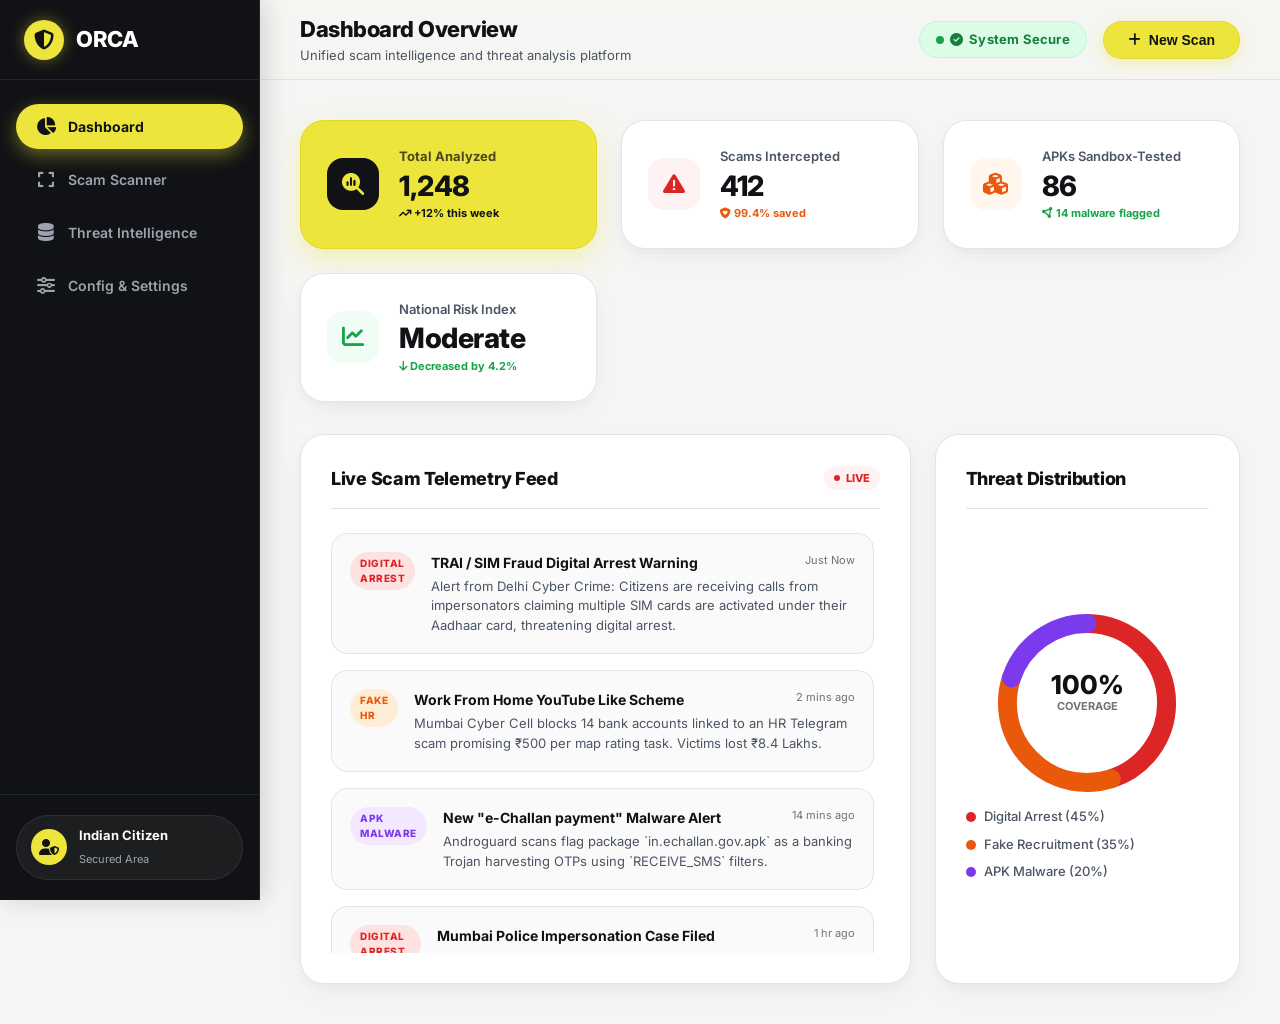
==== commit 173f3c2d: "Changes in UI" ====
--- a/frontend/index.html
+++ b/frontend/index.html
@@ -79,7 +79,7 @@
             <section id="view-dashboard" class="content-section active">
                 <!-- Telemetry Metrics Cards -->
                 <div class="metrics-grid">
-                    <div class="metric-card">
+                    <div class="metric-card metric-card-highlight">
                         <div class="metric-icon blue">
                             <i class="fa-solid fa-magnifying-glass-chart"></i>
                         </div>
@@ -212,7 +212,8 @@
                                 <div class="input-header-row">
                                     <h3>Paste Threat Message / Threatening Transcript</h3>
                                     <div class="quick-samples">
-                                        <span class="sample-badge" onclick="loadSampleText('digital_arrest_1', 'da')">Load Digital Arrest Sample</span>
+                                        <span class="sample-badge danger-badge" onclick="loadSampleText('digital_arrest_1', 'da')"><i class="fa-solid fa-triangle-exclamation"></i> CBI Threat Scam</span>
+                                        <span class="sample-badge safe-badge" onclick="loadSampleText('digital_arrest_real_advisory', 'da')"><i class="fa-solid fa-circle-check"></i> Real MHA Advisory</span>
                                     </div>
                                 </div>
                                 <textarea id="text-input-da" placeholder="Paste the threat message, SMS, WhatsApp chat transcript, or email body accusing you of crimes..."></textarea>
@@ -330,7 +331,11 @@
                                 <div class="input-header-row">
                                     <h3>Paste Job Description / Message Body</h3>
                                     <div class="quick-samples">
-                                        <span class="sample-badge" onclick="loadSampleText('fake_hr_1', 'hr')">Load Fake HR Sample</span>
+                                        <span class="sample-badge safe-badge" onclick="loadSampleText('fake_hr_real_placement', 'hr')"><i class="fa-solid fa-circle-check"></i> Real Placement Email</span>
+                                        <span class="sample-badge" onclick="loadSampleText('fake_hr_email', 'hr')"><i class="fa-solid fa-envelope"></i> Email Scam</span>
+                                        <span class="sample-badge" onclick="loadSampleText('fake_hr_linkedin', 'hr')"><i class="fa-brands fa-linkedin"></i> LinkedIn Scam</span>
+                                        <span class="sample-badge" onclick="loadSampleText('fake_hr_telegram', 'hr')"><i class="fa-brands fa-telegram"></i> Telegram Scam</span>
+                                        <span class="sample-badge" onclick="loadSampleText('fake_hr_whatsapp', 'hr')"><i class="fa-brands fa-whatsapp"></i> WhatsApp Scam</span>
                                     </div>
                                 </div>
                                 <textarea id="text-input-hr" placeholder="Paste the job offer SMS, WhatsApp recruiter text, Telegram task instructions, or email body here..."></textarea>
@@ -772,9 +777,24 @@
                             <div class="dataset-status-item">
                                 <div>
                                     <strong>apk_scam</strong>
-                                    <span>Empty directory</span>
-                                </div>
-                                <span class="badge orange">Awaiting Uploads</span>
+                                    <span>4 CSV Files (60,000 samples)</span>
+                                </div>
+                                <span class="badge safe">Ready</span>
+                            </div>
+                            <div class="dataset-status-item">
+                                <div>
+                                    <strong>APK Sandbox Backend</strong>
+                                    <span id="backend-conn-text">Checking backend service...</span>
+                                </div>
+                                <span class="badge warning" id="backend-conn-badge">Connecting</span>
+                            </div>
+                            <div class="dataset-status-item" id="backend-model-row" style="display: none;">
+                                <div>
+                                    <strong>APK Scam ML Model</strong>
+                                    <span id="backend-model-text">Random Forest Classifier (99.6% Accuracy)</span>
+                                </div>
+                                <span class="badge safe" id="backend-model-badge">Active</span>
+                                <button class="btn btn-secondary btn-sm" id="btn-retrain" onclick="retrainModel()" style="margin-left: 10px;"><i class="fa-solid fa-sync"></i> Re-Train</button>
                             </div>
                         </div>
                     </div>
--- a/frontend/style.css
+++ b/frontend/style.css
@@ -1,39 +1,62 @@
-/* Custom CSS for ORCA Scam Shield Dashboard */
+/* ==========================================================================
+   ORCA Scam Shield Dashboard - Theme: OPTIC (Sunny Yellow, Dark Obsidian & Ivory)
+   ========================================================================== */
 
 :root {
-    --bg-primary: #0a0e17; /* Dark Slate Navy */
-    --bg-secondary: #101622;
-    --bg-card: #151d2f;
-    --border-color: rgba(255, 255, 255, 0.08);
-    --border-focus: #3b82f6;
-
-    /* Semantic HSL Palette */
-    --text-primary: #f3f4f6;
-    --text-secondary: #9ca3af;
-    --text-muted: #6b7280;
-
-    --accent-blue: #3b82f6;
-    --accent-blue-glow: rgba(59, 130, 246, 0.25);
+    /* Primary Design Canvas & Surfaces */
+    --bg-primary: #F5F5F3;        /* Warm Ivory/Light Gray Canvas (OPTIC style) */
+    --bg-secondary: #111215;      /* Obsidian Dark Surface (Sidebar & Hero structure) */
+    --bg-card: #FFFFFF;           /* Crisp Pure White Cards */
+    --bg-card-yellow: #EDE53B;    /* Signature OPTIC Sunny Chartreuse Yellow */
+    --bg-input: #FAFAFA;          /* Clean Input Fill */
     
-    --accent-red: #ef4444;
-    --accent-red-glow: rgba(239, 68, 68, 0.25);
-
-    --accent-orange: #f97316;
-    --accent-orange-glow: rgba(249, 115, 22, 0.25);
-
-    --accent-green: #10b981;
-    --accent-green-glow: rgba(16, 185, 129, 0.25);
-
-    --accent-purple: #8b5cf6;
-    --accent-purple-glow: rgba(139, 92, 246, 0.25);
-
+    /* Borders & Outlines */
+    --border-color: #E4E4E7;      /* Clean Soft Border */
+    --border-dark: #22252C;       /* Dark Element Border */
+    --border-focus: #EDE53B;      /* Yellow Focus Highlight */
+
+    /* High Contrast Typography */
+    --text-primary: #111215;      /* Obsidian Dark Heading & Primary Text */
+    --text-secondary: #4B5563;    /* Medium Charcoal Body Text */
+    --text-muted: #71717A;        /* Soft Muted Gray */
+    --text-on-dark: #F3F4F6;     /* White Text for Dark Containers */
+
+    /* Core Theme Accents */
+    --accent-yellow: #EDE53B;     /* Vibrant OPTIC Sunny Yellow */
+    --accent-yellow-hover: #E2D829;
+    --accent-yellow-glow: rgba(237, 229, 59, 0.4);
+    
+    --accent-dark: #111215;
+    --accent-dark-hover: #1A1C22;
+    
+    --accent-blue: #2563EB;
+    --accent-blue-glow: rgba(37, 99, 235, 0.2);
+    
+    --accent-red: #DC2626;
+    --accent-red-glow: rgba(220, 38, 38, 0.2);
+
+    --accent-orange: #EA580C;
+    --accent-orange-glow: rgba(234, 88, 12, 0.2);
+
+    --accent-green: #16A34A;
+    --accent-green-glow: rgba(22, 163, 74, 0.2);
+
+    --accent-purple: #7C3AED;
+    --accent-purple-glow: rgba(124, 58, 237, 0.2);
+
+    /* Layout & Geometry */
     --sidebar-width: 260px;
     --header-height: 80px;
     --transition-speed: 0.25s;
-    --border-radius: 12px;
-}
-
-/* Base Styles */
+    --border-radius-card: 24px;   /* Rounded 24px Modern Cards */
+    --border-radius-pill: 9999px; /* Pill Shape Buttons & Badges */
+    --card-shadow: 0 10px 30px -5px rgba(0, 0, 0, 0.05), 0 4px 12px -2px rgba(0, 0, 0, 0.03);
+    --card-shadow-hover: 0 18px 40px -8px rgba(0, 0, 0, 0.09), 0 6px 16px -3px rgba(0, 0, 0, 0.04);
+}
+
+/* ==========================================================================
+   Base & Reset
+   ========================================================================== */
 * {
     margin: 0;
     padding: 0;
@@ -41,30 +64,39 @@
 }
 
 body {
-    font-family: 'Inter', sans-serif;
+    font-family: 'Inter', -apple-system, BlinkMacSystemFont, "Segoe UI", Roboto, sans-serif;
     background-color: var(--bg-primary);
     color: var(--text-primary);
     min-height: 100vh;
     overflow-x: hidden;
     line-height: 1.5;
-}
-
-/* App Wrapper Layout */
+    -webkit-font-smoothing: antialiased;
+}
+
+/* Compatibility override for body dark-mode class */
+body.dark-mode {
+    background-color: var(--bg-primary);
+    color: var(--text-primary);
+}
+
 .app-container {
     display: flex;
     min-height: 100vh;
 }
 
-/* Sidebar Navigation Styling */
+/* ==========================================================================
+   Sidebar Navigation (Obsidian Dark with Vibrant Yellow Active Pills)
+   ========================================================================== */
 .sidebar {
     width: var(--sidebar-width);
     background-color: var(--bg-secondary);
-    border-right: 1px solid var(--border-color);
+    border-right: 1px solid var(--border-dark);
     display: flex;
     flex-direction: column;
     position: fixed;
     height: 100vh;
     z-index: 100;
+    box-shadow: 4px 0 25px rgba(0, 0, 0, 0.15);
 }
 
 .sidebar-brand {
@@ -73,30 +105,36 @@
     align-items: center;
     padding: 0 24px;
     gap: 12px;
-    border-bottom: 1px solid var(--border-color);
+    border-bottom: 1px solid var(--border-dark);
 }
 
 .brand-icon {
-    font-size: 28px;
-    color: var(--accent-blue);
-    filter: drop-shadow(0 0 8px var(--accent-blue-glow));
+    width: 40px;
+    height: 40px;
+    border-radius: var(--border-radius-pill);
+    background-color: var(--accent-yellow);
+    color: var(--bg-secondary);
+    display: flex;
+    align-items: center;
+    justify-content: center;
+    font-size: 20px;
+    box-shadow: 0 0 15px var(--accent-yellow-glow);
 }
 
 .brand-text h2 {
-    font-size: 20px;
+    font-size: 22px;
     font-weight: 800;
-    letter-spacing: 0.5px;
-    background: linear-gradient(135deg, #ffffff 30%, #93c5fd 100%);
-    -webkit-background-clip: text;
-    -webkit-text-fill-color: transparent;
+    letter-spacing: -0.5px;
+    color: #FFFFFF;
 }
 
 .brand-text span {
     font-size: 10px;
     font-weight: 700;
     letter-spacing: 2px;
-    color: var(--text-muted);
+    color: var(--accent-yellow);
     display: block;
+    text-transform: uppercase;
 }
 
 .sidebar-menu {
@@ -111,12 +149,12 @@
     display: flex;
     align-items: center;
     gap: 12px;
-    padding: 12px 16px;
-    color: var(--text-secondary);
+    padding: 12px 20px;
+    color: #9CA3AF;
     text-decoration: none;
     font-size: 14px;
-    font-weight: 500;
-    border-radius: var(--border-radius);
+    font-weight: 600;
+    border-radius: var(--border-radius-pill);
     transition: all var(--transition-speed) ease;
 }
 
@@ -128,64 +166,78 @@
 }
 
 .menu-item:hover {
-    color: var(--text-primary);
-    background-color: rgba(255, 255, 255, 0.04);
+    color: #FFFFFF;
+    background-color: rgba(255, 255, 255, 0.08);
 }
 
 .menu-item:hover i {
-    transform: scale(1.1);
-}
-
+    transform: scale(1.15);
+}
+
+/* OPTIC Active Pill Navigation Item */
 .menu-item.active {
-    color: #ffffff;
-    background-color: var(--accent-blue-glow);
-    border: 1px solid rgba(59, 130, 246, 0.2);
-    box-shadow: 0 4px 12px rgba(59, 130, 246, 0.1);
+    color: var(--bg-secondary);
+    background-color: var(--accent-yellow);
+    font-weight: 700;
+    box-shadow: 0 6px 18px var(--accent-yellow-glow);
+    border: none;
+}
+
+.menu-item.active i {
+    color: var(--bg-secondary);
 }
 
 .sidebar-footer {
     padding: 20px 16px;
-    border-top: 1px solid var(--border-color);
+    border-top: 1px solid var(--border-dark);
 }
 
 .user-profile {
     display: flex;
     align-items: center;
     gap: 12px;
+    padding: 10px 14px;
+    background-color: rgba(255, 255, 255, 0.05);
+    border-radius: var(--border-radius-pill);
+    border: 1px solid rgba(255, 255, 255, 0.08);
 }
 
 .avatar {
     width: 36px;
     height: 36px;
     border-radius: 50%;
-    background-color: rgba(255, 255, 255, 0.06);
+    background-color: var(--accent-yellow);
     display: flex;
     align-items: center;
     justify-content: center;
-    color: var(--accent-blue);
-    border: 1px solid rgba(255, 255, 255, 0.1);
+    color: var(--bg-secondary);
+    font-weight: 700;
+    font-size: 16px;
 }
 
 .user-info h4 {
     font-size: 13px;
-    font-weight: 600;
+    font-weight: 700;
+    color: #FFFFFF;
 }
 
 .user-info span {
     font-size: 11px;
-    color: var(--text-muted);
-}
-
-/* Main Content Area */
+    color: #9CA3AF;
+}
+
+/* ==========================================================================
+   Main Content Area & Sticky Header
+   ========================================================================== */
 .main-content {
     margin-left: var(--sidebar-width);
     width: calc(100% - var(--sidebar-width));
     min-height: 100vh;
     display: flex;
     flex-direction: column;
-}
-
-/* Content Header */
+    background-color: var(--bg-primary);
+}
+
 .content-header {
     height: var(--header-height);
     display: flex;
@@ -193,8 +245,8 @@
     justify-content: space-between;
     padding: 0 40px;
     border-bottom: 1px solid var(--border-color);
-    background-color: rgba(10, 14, 23, 0.5);
-    backdrop-filter: blur(12px);
+    background-color: rgba(245, 245, 243, 0.85);
+    backdrop-filter: blur(16px);
     position: sticky;
     top: 0;
     z-index: 90;
@@ -202,7 +254,9 @@
 
 .header-title h1 {
     font-size: 22px;
-    font-weight: 700;
+    font-weight: 800;
+    color: var(--text-primary);
+    letter-spacing: -0.5px;
 }
 
 .header-title p {
@@ -216,39 +270,42 @@
     gap: 16px;
 }
 
-/* Badges and Buttons */
+/* ==========================================================================
+   Badges & Pill Buttons (OPTIC Style)
+   ========================================================================== */
 .badge {
-    padding: 6px 12px;
-    border-radius: 30px;
+    padding: 8px 16px;
+    border-radius: var(--border-radius-pill);
     font-size: 12px;
-    font-weight: 600;
+    font-weight: 700;
     display: inline-flex;
     align-items: center;
     gap: 6px;
+    letter-spacing: 0.2px;
 }
 
 .badge.safe {
-    background-color: rgba(16, 185, 129, 0.12);
-    color: var(--accent-green);
-    border: 1px solid rgba(16, 185, 129, 0.2);
+    background-color: #DCFCE7;
+    color: #15803D;
+    border: 1px solid #BBF7D0;
 }
 
 .badge.orange {
-    background-color: rgba(249, 115, 22, 0.12);
-    color: var(--accent-orange);
-    border: 1px solid rgba(249, 115, 22, 0.2);
+    background-color: #FFEDD5;
+    color: #C2410C;
+    border: 1px solid #FED7AA;
 }
 
 .badge.red {
-    background-color: rgba(239, 68, 68, 0.12);
-    color: var(--accent-red);
-    border: 1px solid rgba(239, 68, 68, 0.2);
+    background-color: #FEE2E2;
+    color: #B91C1C;
+    border: 1px solid #FCA5A5;
 }
 
 .badge.blue {
-    background-color: rgba(59, 130, 246, 0.12);
-    color: var(--accent-blue);
-    border: 1px solid rgba(59, 130, 246, 0.2);
+    background-color: #DBEAFE;
+    color: #1D4ED8;
+    border: 1px solid #BFDBFE;
 }
 
 .system-status {
@@ -259,7 +316,7 @@
     width: 8px;
     height: 8px;
     border-radius: 50%;
-    background-color: var(--accent-green);
+    background-color: #16A34A;
     display: inline-block;
 }
 
@@ -268,16 +325,16 @@
 }
 
 @keyframes pulse-glow {
-    0% { box-shadow: 0 0 0 0 rgba(16, 185, 129, 0.4); }
-    70% { box-shadow: 0 0 0 6px rgba(16, 185, 129, 0); }
-    100% { box-shadow: 0 0 0 0 rgba(16, 185, 129, 0); }
+    0% { box-shadow: 0 0 0 0 rgba(22, 163, 74, 0.4); }
+    70% { box-shadow: 0 0 0 6px rgba(22, 163, 74, 0); }
+    100% { box-shadow: 0 0 0 0 rgba(22, 163, 74, 0); }
 }
 
 .btn {
-    padding: 10px 20px;
-    border-radius: var(--border-radius);
+    padding: 10px 24px;
+    border-radius: var(--border-radius-pill);
     font-size: 14px;
-    font-weight: 600;
+    font-weight: 700;
     cursor: pointer;
     border: none;
     display: inline-flex;
@@ -285,37 +342,41 @@
     justify-content: center;
     gap: 8px;
     transition: all var(--transition-speed) ease;
+    text-decoration: none;
 }
 
 .btn-primary {
-    background-color: var(--accent-blue);
-    color: #ffffff;
-    box-shadow: 0 4px 14px var(--accent-blue-glow);
+    background-color: var(--accent-yellow);
+    color: var(--text-primary);
+    box-shadow: 0 4px 14px var(--accent-yellow-glow);
+    border: 1px solid rgba(0, 0, 0, 0.05);
 }
 
 .btn-primary:hover {
-    background-color: #2563eb;
-    box-shadow: 0 6px 20px rgba(59, 130, 246, 0.4);
+    background-color: var(--accent-yellow-hover);
+    box-shadow: 0 6px 20px rgba(237, 229, 59, 0.5);
+    transform: translateY(-2px);
+}
+
+.btn-secondary {
+    background-color: var(--bg-secondary);
+    color: #FFFFFF;
+    border: 1px solid var(--border-dark);
+}
+
+.btn-secondary:hover {
+    background-color: var(--accent-dark-hover);
     transform: translateY(-1px);
-}
-
-.btn-secondary {
-    background-color: rgba(255, 255, 255, 0.06);
-    color: var(--text-primary);
-    border: 1px solid var(--border-color);
-}
-
-.btn-secondary:hover {
-    background-color: rgba(255, 255, 255, 0.1);
+    color: var(--accent-yellow);
 }
 
 .btn-sm {
-    padding: 6px 12px;
+    padding: 6px 14px;
     font-size: 12px;
 }
 
 .btn-large {
-    padding: 14px 28px;
+    padding: 14px 30px;
     font-size: 15px;
 }
 
@@ -332,16 +393,19 @@
     display: flex;
     align-items: center;
     justify-content: center;
-    padding: 4px;
-    border-radius: 4px;
-    transition: color var(--transition-speed);
+    padding: 6px;
+    border-radius: 50%;
+    transition: all var(--transition-speed);
 }
 
 .btn-clear:hover {
     color: var(--accent-red);
-}
-
-/* Views & Content Sections */
+    background-color: #FEE2E2;
+}
+
+/* ==========================================================================
+   Views & Content Sections
+   ========================================================================== */
 .content-section {
     padding: 40px;
     display: none;
@@ -356,7 +420,7 @@
 @keyframes fade-in-up {
     from {
         opacity: 0;
-        transform: translateY(12px);
+        transform: translateY(14px);
     }
     to {
         opacity: 1;
@@ -364,7 +428,9 @@
     }
 }
 
-/* Metrics Grid - Overview Dashboard */
+/* ==========================================================================
+   Metrics Grid (OPTIC Signature Featured Yellow Card & Clean White Cards)
+   ========================================================================== */
 .metrics-grid {
     display: grid;
     grid-template-columns: repeat(auto-fit, minmax(220px, 1fr));
@@ -375,58 +441,92 @@
 .metric-card {
     background-color: var(--bg-card);
     border: 1px solid var(--border-color);
-    border-radius: var(--border-radius);
-    padding: 24px;
+    border-radius: var(--border-radius-card);
+    padding: 26px;
     display: flex;
     align-items: center;
     gap: 20px;
-    transition: border-color var(--transition-speed);
+    box-shadow: var(--card-shadow);
+    transition: all var(--transition-speed) ease;
 }
 
 .metric-card:hover {
-    border-color: rgba(255, 255, 255, 0.15);
+    box-shadow: var(--card-shadow-hover);
+    transform: translateY(-3px);
+}
+
+/* Featured OPTIC Sunny Yellow Metric Card */
+.metric-card.metric-card-highlight {
+    background-color: var(--bg-card-yellow);
+    border: 1px solid #E0D82D;
+    color: var(--text-primary);
+    box-shadow: 0 10px 25px rgba(237, 229, 59, 0.35);
+}
+
+.metric-card.metric-card-highlight .metric-details h3 {
+    color: rgba(17, 18, 21, 0.75);
+    font-weight: 700;
+}
+
+.metric-card.metric-card-highlight .metric-value {
+    color: var(--text-primary);
+}
+
+.metric-card.metric-card-highlight .metric-trend {
+    color: var(--text-primary);
+    font-weight: 700;
 }
 
 .metric-icon {
-    width: 48px;
-    height: 48px;
-    border-radius: 12px;
+    width: 52px;
+    height: 52px;
+    border-radius: 16px;
     display: flex;
     align-items: center;
     justify-content: center;
     font-size: 22px;
-}
-
-.metric-icon.blue { background-color: rgba(59, 130, 246, 0.1); color: var(--accent-blue); }
-.metric-icon.red { background-color: rgba(239, 68, 68, 0.1); color: var(--accent-red); }
-.metric-icon.orange { background-color: rgba(249, 115, 22, 0.1); color: var(--accent-orange); }
-.metric-icon.green { background-color: rgba(16, 185, 129, 0.1); color: var(--accent-green); }
+    flex-shrink: 0;
+}
+
+.metric-icon.blue { background-color: #EFF6FF; color: var(--accent-blue); }
+.metric-icon.red { background-color: #FEF2F2; color: var(--accent-red); }
+.metric-icon.orange { background-color: #FFF7ED; color: var(--accent-orange); }
+.metric-icon.green { background-color: #F0FDF4; color: var(--accent-green); }
+
+.metric-card.metric-card-highlight .metric-icon {
+    background-color: var(--bg-secondary);
+    color: var(--accent-yellow);
+}
 
 .metric-details h3 {
     font-size: 13px;
     color: var(--text-secondary);
-    font-weight: 500;
+    font-weight: 600;
     margin-bottom: 4px;
 }
 
 .metric-value {
-    font-size: 26px;
+    font-size: 28px;
     font-weight: 800;
     display: block;
     line-height: 1.1;
     margin-bottom: 4px;
+    color: var(--text-primary);
+    letter-spacing: -0.5px;
 }
 
 .metric-trend {
     font-size: 11px;
-    font-weight: 600;
+    font-weight: 700;
     display: block;
 }
 
-.metric-trend.positive { color: var(--accent-green); }
-.metric-trend.negative { color: var(--accent-orange); }
-
-/* Dashboard Grid Layout */
+.metric-trend.positive { color: #16A34A; }
+.metric-trend.negative { color: #EA580C; }
+
+/* ==========================================================================
+   Dashboard Grid Layout (Feed & Charts)
+   ========================================================================== */
 .dashboard-grid {
     display: grid;
     grid-template-columns: 2fr 1fr;
@@ -436,10 +536,11 @@
 .grid-card {
     background-color: var(--bg-card);
     border: 1px solid var(--border-color);
-    border-radius: var(--border-radius);
-    padding: 28px;
-    display: flex;
-    flex-direction: column;
+    border-radius: var(--border-radius-card);
+    padding: 30px;
+    display: flex;
+    flex-direction: column;
+    box-shadow: var(--card-shadow);
 }
 
 .card-header {
@@ -453,23 +554,28 @@
 
 .card-header h2 {
     font-size: 18px;
-    font-weight: 700;
+    font-weight: 800;
+    color: var(--text-primary);
+    letter-spacing: -0.3px;
 }
 
 .live-indicator {
     font-size: 11px;
-    font-weight: 700;
-    color: var(--accent-red);
+    font-weight: 800;
+    color: #DC2626;
     display: flex;
     align-items: center;
     gap: 6px;
+    background-color: #FEF2F2;
+    padding: 4px 10px;
+    border-radius: var(--border-radius-pill);
 }
 
 .live-indicator .pulse {
     width: 6px;
     height: 6px;
     border-radius: 50%;
-    background-color: var(--accent-red);
+    background-color: #DC2626;
     animation: blink 1.2s infinite;
 }
 
@@ -478,44 +584,49 @@
     50% { opacity: 1; }
 }
 
-/* Threat Feed Ticker */
+/* ==========================================================================
+   Threat Feed Ticker (Rounded Pill Containers)
+   ========================================================================== */
 .threat-ticker {
     display: flex;
     flex-direction: column;
     gap: 16px;
-    max-height: 400px;
+    max-height: 420px;
     overflow-y: auto;
-    padding-right: 8px;
+    padding-right: 6px;
 }
 
 .ticker-item {
     display: flex;
     align-items: flex-start;
     gap: 16px;
-    padding: 16px;
-    background-color: rgba(255, 255, 255, 0.02);
+    padding: 18px;
+    background-color: #FAFAFA;
     border: 1px solid var(--border-color);
-    border-radius: 10px;
+    border-radius: 16px;
     transition: all var(--transition-speed);
     animation: slide-in-right 0.3s ease;
 }
 
 .ticker-item:hover {
-    background-color: rgba(255, 255, 255, 0.04);
+    background-color: #FFFFFF;
+    border-color: #D4D4D8;
+    box-shadow: 0 4px 14px rgba(0, 0, 0, 0.05);
     transform: translateX(4px);
 }
 
 .ticker-badge {
-    padding: 4px 8px;
+    padding: 4px 10px;
     font-size: 10px;
-    font-weight: 700;
-    border-radius: 4px;
+    font-weight: 800;
+    border-radius: var(--border-radius-pill);
     text-transform: uppercase;
-}
-
-.ticker-badge.da { background-color: rgba(239, 68, 68, 0.15); color: var(--accent-red); }
-.ticker-badge.hr { background-color: rgba(249, 115, 22, 0.15); color: var(--accent-orange); }
-.ticker-badge.apk { background-color: rgba(139, 92, 246, 0.15); color: var(--accent-purple); }
+    letter-spacing: 0.5px;
+}
+
+.ticker-badge.da { background-color: #FEE2E2; color: #DC2626; }
+.ticker-badge.hr { background-color: #FFEDD5; color: #EA580C; }
+.ticker-badge.apk { background-color: #F3E8FF; color: #7C3AED; }
 
 .ticker-content {
     flex-grow: 1;
@@ -529,7 +640,8 @@
 
 .ticker-meta h4 {
     font-size: 14px;
-    font-weight: 600;
+    font-weight: 700;
+    color: var(--text-primary);
 }
 
 .ticker-time {
@@ -553,7 +665,9 @@
     }
 }
 
-/* Circular Distribution Chart Mock */
+/* ==========================================================================
+   Distribution Chart Mock
+   ========================================================================== */
 .chart-container {
     display: flex;
     flex-direction: column;
@@ -578,7 +692,7 @@
 
 .circle-bg {
     fill: none;
-    stroke: rgba(255, 255, 255, 0.05);
+    stroke: #E4E4E7;
     stroke-width: 3.5;
 }
 
@@ -589,9 +703,9 @@
     transition: stroke-dasharray 0.3s ease;
 }
 
-.circle-da { stroke: var(--accent-red); }
-.circle-hr { stroke: var(--accent-orange); }
-.circle-apk { stroke: var(--accent-purple); }
+.circle-da { stroke: #DC2626; }
+.circle-hr { stroke: #EA580C; }
+.circle-apk { stroke: #7C3AED; }
 
 .chart-label {
     position: absolute;
@@ -604,15 +718,16 @@
 }
 
 .chart-label .percentage {
-    font-size: 24px;
+    font-size: 26px;
     font-weight: 800;
     line-height: 1;
+    color: var(--text-primary);
 }
 
 .chart-label span:last-child {
     font-size: 11px;
     color: var(--text-muted);
-    font-weight: 600;
+    font-weight: 700;
     text-transform: uppercase;
 }
 
@@ -630,6 +745,7 @@
     display: flex;
     align-items: center;
     gap: 8px;
+    font-weight: 500;
 }
 
 .legend-item .dot {
@@ -638,32 +754,36 @@
     border-radius: 50%;
 }
 
-.dot.red { background-color: var(--accent-red); }
-.dot.orange { background-color: var(--accent-orange); }
-.dot.purple { background-color: var(--accent-purple); }
-
-/* Scam Scanner Tabs & Layout */
+.dot.red { background-color: #DC2626; }
+.dot.orange { background-color: #EA580C; }
+.dot.purple { background-color: #7C3AED; }
+
+/* ==========================================================================
+   Scam Scanner Tabs & Pill Bar (OPTIC Pill Switcher)
+   ========================================================================== */
 .tab-headers {
     display: flex;
-    gap: 12px;
-    border-bottom: 1px solid var(--border-color);
+    gap: 8px;
+    background-color: #EAEAE8;
+    padding: 6px;
+    border-radius: var(--border-radius-pill);
     margin-bottom: 32px;
-    padding-bottom: 1px;
+    width: fit-content;
 }
 
 .tab-btn {
     background: none;
     border: none;
-    border-bottom: 2px solid transparent;
-    padding: 12px 24px;
+    padding: 10px 24px;
     font-family: inherit;
-    font-size: 15px;
-    font-weight: 600;
+    font-size: 14px;
+    font-weight: 700;
     color: var(--text-secondary);
     cursor: pointer;
     display: flex;
     align-items: center;
     gap: 8px;
+    border-radius: var(--border-radius-pill);
     transition: all var(--transition-speed);
 }
 
@@ -672,8 +792,9 @@
 }
 
 .tab-btn.active {
-    color: var(--accent-blue);
-    border-color: var(--accent-blue);
+    color: var(--text-primary);
+    background-color: var(--accent-yellow);
+    box-shadow: 0 4px 12px rgba(237, 229, 59, 0.4);
 }
 
 .tab-content {
@@ -699,13 +820,14 @@
 .input-card {
     background-color: var(--bg-card);
     border: 1px solid var(--border-color);
-    border-radius: var(--border-radius);
-    padding: 24px;
+    border-radius: var(--border-radius-card);
+    padding: 28px;
+    box-shadow: var(--card-shadow);
 }
 
 .input-card h3 {
-    font-size: 15px;
-    font-weight: 600;
+    font-size: 16px;
+    font-weight: 800;
     margin-bottom: 16px;
     color: var(--text-primary);
 }
@@ -721,58 +843,62 @@
     margin-bottom: 0;
 }
 
-/* Drag & Drop Zone */
+/* ==========================================================================
+   Drag & Drop Zone (Clean Rounded Card)
+   ========================================================================== */
 .drop-zone {
-    border: 2px dashed rgba(255, 255, 255, 0.15);
-    border-radius: 10px;
+    border: 2px dashed #D4D4D8;
+    border-radius: 20px;
     padding: 40px 20px;
     text-align: center;
     cursor: pointer;
     transition: all var(--transition-speed);
-    background-color: rgba(255, 255, 255, 0.01);
+    background-color: #FAFAFA;
 }
 
 .drop-zone:hover, .drop-zone.dragover {
-    border-color: var(--accent-blue);
-    background-color: rgba(59, 130, 246, 0.03);
+    border-color: var(--accent-yellow-hover);
+    background-color: rgba(237, 229, 59, 0.1);
 }
 
 .drop-icon {
-    font-size: 36px;
+    font-size: 40px;
     color: var(--text-muted);
     margin-bottom: 12px;
     transition: color var(--transition-speed);
 }
 
 .drop-zone:hover .drop-icon {
-    color: var(--accent-blue);
+    color: var(--text-primary);
 }
 
 .drop-icon.text-green {
-    color: rgba(16, 185, 129, 0.4);
+    color: #16A34A;
 }
 .drop-zone:hover .drop-icon.text-green {
-    color: var(--accent-green);
+    color: #15803D;
 }
 
 .drop-zone p {
-    font-size: 14px;
-    font-weight: 500;
+    font-size: 15px;
+    font-weight: 700;
     margin-bottom: 4px;
+    color: var(--text-primary);
 }
 
 .drop-zone span {
-    font-size: 11px;
+    font-size: 12px;
     color: var(--text-muted);
     display: block;
     margin-bottom: 16px;
 }
 
 .drop-zone code {
-    color: var(--accent-green);
-    background-color: rgba(16, 185, 129, 0.1);
-    padding: 2px 6px;
-    border-radius: 4px;
+    color: #15803D;
+    background-color: #DCFCE7;
+    padding: 4px 8px;
+    border-radius: var(--border-radius-pill);
+    font-weight: 700;
 }
 
 /* File Preview Widget */
@@ -780,11 +906,11 @@
     display: flex;
     align-items: center;
     justify-content: space-between;
-    padding: 14px 18px;
-    background-color: rgba(59, 130, 246, 0.05);
-    border: 1px solid rgba(59, 130, 246, 0.2);
-    border-radius: 8px;
-    margin-top: 12px;
+    padding: 14px 20px;
+    background-color: #FEF9C3;
+    border: 1px solid #FDE047;
+    border-radius: var(--border-radius-pill);
+    margin-top: 14px;
     animation: pop-in 0.2s ease-out;
 }
 
@@ -809,19 +935,20 @@
 
 .file-preview-info h4 {
     font-size: 14px;
-    font-weight: 600;
+    font-weight: 700;
+    color: var(--text-primary);
 }
 
 .file-preview-info span {
     font-size: 11px;
-    color: var(--text-muted);
+    color: var(--text-secondary);
 }
 
 .hidden {
     display: none !important;
 }
 
-/* Sample Text Badges */
+/* Quick Sample Badges */
 .quick-samples {
     display: flex;
     gap: 8px;
@@ -829,53 +956,56 @@
 
 .sample-badge {
     font-size: 11px;
-    font-weight: 600;
-    background-color: rgba(255, 255, 255, 0.05);
+    font-weight: 700;
+    background-color: #FAFAFA;
     border: 1px solid var(--border-color);
-    padding: 4px 8px;
-    border-radius: 4px;
+    padding: 6px 12px;
+    border-radius: var(--border-radius-pill);
     cursor: pointer;
     transition: all var(--transition-speed);
+    color: var(--text-primary);
 }
 
 .sample-badge:hover {
-    background-color: rgba(59, 130, 246, 0.1);
-    border-color: rgba(59, 130, 246, 0.3);
-    color: var(--accent-blue);
-}
-
-/* Text Area */
+    background-color: var(--accent-yellow);
+    border-color: var(--accent-yellow);
+    color: var(--text-primary);
+}
+
+/* Inputs & Textarea */
 textarea {
     width: 100%;
     height: 140px;
-    background-color: rgba(255, 255, 255, 0.02);
+    background-color: #FAFAFA;
     border: 1px solid var(--border-color);
-    border-radius: 8px;
+    border-radius: 16px;
     padding: 16px;
     color: var(--text-primary);
     font-family: inherit;
     font-size: 14px;
     resize: none;
     outline: none;
-    transition: border-color var(--transition-speed);
+    transition: all var(--transition-speed);
 }
 
 textarea:focus {
-    border-color: var(--accent-blue);
-    background-color: rgba(255, 255, 255, 0.03);
+    border-color: var(--accent-yellow);
+    background-color: #FFFFFF;
+    box-shadow: 0 0 0 3px var(--accent-yellow-glow);
 }
 
 /* Simulation APK card styling */
 .quick-samples-card {
     background-color: var(--bg-card);
     border: 1px solid var(--border-color);
-    border-radius: var(--border-radius);
-    padding: 24px;
+    border-radius: var(--border-radius-card);
+    padding: 28px;
+    box-shadow: var(--card-shadow);
 }
 
 .quick-samples-card h3 {
-    font-size: 15px;
-    font-weight: 600;
+    font-size: 16px;
+    font-weight: 800;
     margin-bottom: 4px;
 }
 
@@ -895,29 +1025,30 @@
     display: flex;
     align-items: center;
     gap: 16px;
-    padding: 12px 16px;
-    background-color: rgba(255, 255, 255, 0.02);
+    padding: 14px 18px;
+    background-color: #FAFAFA;
     border: 1px solid var(--border-color);
-    border-radius: 8px;
+    border-radius: 16px;
     cursor: pointer;
     transition: all var(--transition-speed);
 }
 
 .apk-sample-item:hover {
-    background-color: rgba(255, 255, 255, 0.04);
-    border-color: rgba(255, 255, 255, 0.15);
+    background-color: #FFFFFF;
+    border-color: #D4D4D8;
+    box-shadow: 0 4px 12px rgba(0, 0, 0, 0.05);
     transform: translateX(4px);
 }
 
 .apk-sample-icon {
-    width: 32px;
-    height: 32px;
-    background-color: rgba(255, 255, 255, 0.05);
-    border-radius: 6px;
+    width: 36px;
+    height: 36px;
+    background-color: #E4E4E7;
+    border-radius: 10px;
     display: flex;
     align-items: center;
     justify-content: center;
-    font-size: 16px;
+    font-size: 18px;
 }
 
 .apk-sample-desc {
@@ -926,8 +1057,9 @@
 }
 
 .apk-sample-desc strong {
-    font-size: 13px;
-    font-weight: 600;
+    font-size: 14px;
+    font-weight: 700;
+    color: var(--text-primary);
 }
 
 .apk-sample-desc span {
@@ -935,26 +1067,29 @@
     color: var(--text-muted);
 }
 
-/* Console Box Styles */
+/* ==========================================================================
+   Console Box (Obsidian Dark Terminal Box)
+   ========================================================================== */
 .console-box {
-    background-color: #070913; /* Jet black console */
-    border: 1px solid rgba(255, 255, 255, 0.06);
-    border-radius: var(--border-radius);
+    background-color: #0D0F12; /* Rich Obsidian Console */
+    border: 1px solid var(--border-dark);
+    border-radius: var(--border-radius-card);
     height: 100%;
     display: flex;
     flex-direction: column;
     min-height: 400px;
     font-family: 'Courier New', Courier, monospace;
+    box-shadow: var(--card-shadow);
 }
 
 .console-header {
-    height: 40px;
-    background-color: rgba(255, 255, 255, 0.03);
-    border-bottom: 1px solid rgba(255, 255, 255, 0.06);
-    display: flex;
-    align-items: center;
-    padding: 0 16px;
-    gap: 6px;
+    height: 44px;
+    background-color: rgba(255, 255, 255, 0.04);
+    border-bottom: 1px solid var(--border-dark);
+    display: flex;
+    align-items: center;
+    padding: 0 18px;
+    gap: 8px;
 }
 
 .console-dot {
@@ -964,15 +1099,15 @@
     display: inline-block;
 }
 
-.console-dot.red { background-color: #ff5f56; }
-.console-dot.yellow { background-color: #ffbd2e; }
-.console-dot.green { background-color: #27c93f; }
+.console-dot.red { background-color: #EF4444; }
+.console-dot.yellow { background-color: var(--accent-yellow); }
+.console-dot.green { background-color: #10B981; }
 
 .console-title {
     margin-left: 10px;
     font-size: 11px;
-    color: var(--text-muted);
-    font-weight: 600;
+    color: #9CA3AF;
+    font-weight: 700;
     text-transform: uppercase;
     letter-spacing: 0.5px;
 }
@@ -983,11 +1118,11 @@
     overflow-y: auto;
     font-size: 12px;
     line-height: 1.6;
-    color: #a7f3d0; /* Terminal Green default tint */
+    color: #A7F3D0;
 }
 
 .console-placeholder {
-    color: var(--text-muted);
+    color: #6B7280;
     font-style: italic;
 }
 
@@ -996,55 +1131,51 @@
     animation: scan-line 0.15s ease-out forwards;
 }
 
-.log-line.cmd { color: #f3f4f6; font-weight: 600; }
-.log-line.info { color: #3b82f6; }
-.log-line.warn { color: #f97316; }
-.log-line.error { color: #ef4444; }
-.log-line.success { color: #10b981; }
+.log-line.cmd { color: #F3F4F6; font-weight: 700; }
+.log-line.info { color: #60A5FA; }
+.log-line.warn { color: var(--accent-yellow); }
+.log-line.error { color: #F87171; }
+.log-line.success { color: #34D399; }
 
 @keyframes scan-line {
     from { opacity: 0; transform: translateY(4px); }
     to { opacity: 1; transform: translateY(0); }
 }
 
-/* Report Panel Cards */
+/* ==========================================================================
+   Report Panel Cards
+   ========================================================================== */
 .report-card {
     background-color: var(--bg-card);
     border: 1px solid var(--border-color);
-    border-radius: var(--border-radius);
+    border-radius: var(--border-radius-card);
     overflow: hidden;
     height: 100%;
     display: flex;
     flex-direction: column;
     animation: slide-in-up 0.4s cubic-bezier(0.16, 1, 0.3, 1) forwards;
+    box-shadow: var(--card-shadow);
 }
 
 .report-header {
     padding: 24px 28px;
-    color: #ffffff;
+    color: #FFFFFF;
     display: flex;
     justify-content: space-between;
     align-items: center;
     border-bottom: 1px solid var(--border-color);
 }
 
-/* Glow classes based on status */
 .report-header.malicious {
-    background: linear-gradient(135deg, rgba(239, 68, 68, 0.1) 0%, rgba(239, 68, 68, 0.02) 100%);
-    border-bottom: 2px solid rgba(239, 68, 68, 0.3);
-    box-shadow: inset 0 1px 0 rgba(255, 255, 255, 0.05), 0 0 20px rgba(239, 68, 68, 0.1);
+    background: linear-gradient(135deg, #DC2626 0%, #991B1B 100%);
 }
 
 .report-header.suspicious {
-    background: linear-gradient(135deg, rgba(249, 115, 22, 0.1) 0%, rgba(249, 115, 22, 0.02) 100%);
-    border-bottom: 2px solid rgba(249, 115, 22, 0.3);
-    box-shadow: inset 0 1px 0 rgba(255, 255, 255, 0.05), 0 0 20px rgba(249, 115, 22, 0.1);
+    background: linear-gradient(135deg, #EA580C 0%, #C2410C 100%);
 }
 
 .report-header.safe {
-    background: linear-gradient(135deg, rgba(16, 185, 129, 0.1) 0%, rgba(16, 185, 129, 0.02) 100%);
-    border-bottom: 2px solid rgba(16, 185, 129, 0.3);
-    box-shadow: inset 0 1px 0 rgba(255, 255, 255, 0.05), 0 0 20px rgba(16, 185, 129, 0.1);
+    background: linear-gradient(135deg, #16A34A 0%, #15803D 100%);
 }
 
 .report-status {
@@ -1057,15 +1188,15 @@
     font-size: 11px;
     font-weight: 800;
     letter-spacing: 1px;
-    padding: 3px 8px;
-    border-radius: 4px;
+    padding: 4px 10px;
+    border-radius: var(--border-radius-pill);
     display: inline-block;
     width: max-content;
 }
 
-.malicious .report-badge { background-color: var(--accent-red); color: #ffffff; }
-.suspicious .report-badge { background-color: var(--accent-orange); color: #ffffff; }
-.safe .report-badge { background-color: var(--accent-green); color: #ffffff; }
+.malicious .report-badge { background-color: #FFFFFF; color: #DC2626; }
+.suspicious .report-badge { background-color: #FFFFFF; color: #EA580C; }
+.safe .report-badge { background-color: #FFFFFF; color: #16A34A; }
 
 .report-header h2 {
     font-size: 20px;
@@ -1076,23 +1207,24 @@
     display: flex;
     flex-direction: column;
     align-items: center;
+    background-color: rgba(255, 255, 255, 0.2);
+    padding: 10px 16px;
+    border-radius: 16px;
+    backdrop-filter: blur(8px);
 }
 
 .score-num {
     font-size: 32px;
     font-weight: 800;
     line-height: 1;
-}
-
-.malicious .score-num { color: var(--accent-red); }
-.suspicious .score-num { color: var(--accent-orange); }
-.safe .score-num { color: var(--accent-green); }
+    color: #FFFFFF;
+}
 
 .report-score-box span:last-child {
     font-size: 10px;
-    color: var(--text-secondary);
+    color: rgba(255, 255, 255, 0.9);
     text-transform: uppercase;
-    font-weight: 600;
+    font-weight: 700;
     margin-top: 4px;
 }
 
@@ -1107,7 +1239,7 @@
 
 .report-section h4 {
     font-size: 13px;
-    font-weight: 700;
+    font-weight: 800;
     text-transform: uppercase;
     color: var(--text-muted);
     letter-spacing: 0.5px;
@@ -1118,10 +1250,10 @@
     display: grid;
     grid-template-columns: 1fr 1fr;
     gap: 16px;
-    background-color: rgba(255, 255, 255, 0.01);
+    background-color: #FAFAFA;
     border: 1px solid var(--border-color);
-    padding: 16px;
-    border-radius: 8px;
+    padding: 18px;
+    border-radius: 16px;
 }
 
 .report-detail {
@@ -1133,17 +1265,18 @@
 .report-detail .label {
     font-size: 11px;
     color: var(--text-muted);
-    font-weight: 500;
+    font-weight: 600;
 }
 
 .report-detail strong {
     font-size: 13px;
-    font-weight: 600;
-}
-
-.risk-red { color: var(--accent-red); }
-.risk-orange { color: var(--accent-orange); }
-.risk-green { color: var(--accent-green); }
+    font-weight: 700;
+    color: var(--text-primary);
+}
+
+.risk-red { color: #DC2626; }
+.risk-orange { color: #EA580C; }
+.risk-green { color: #16A34A; }
 
 .indicators-list {
     display: flex;
@@ -1153,43 +1286,44 @@
 
 .indicator-tag {
     font-size: 12px;
-    font-weight: 500;
-    padding: 6px 12px;
-    background-color: rgba(239, 68, 68, 0.08);
-    border: 1px solid rgba(239, 68, 68, 0.2);
-    color: #fca5a5;
-    border-radius: 6px;
+    font-weight: 600;
+    padding: 6px 14px;
+    background-color: #FEE2E2;
+    border: 1px solid #FCA5A5;
+    color: #B91C1C;
+    border-radius: var(--border-radius-pill);
 }
 
 .indicator-tag.warning {
-    background-color: rgba(249, 115, 22, 0.08);
-    border: 1px solid rgba(249, 115, 22, 0.2);
-    color: #fdba74;
+    background-color: #FFEDD5;
+    border: 1px solid #FED7AA;
+    color: #C2410C;
 }
 
 .context-summary-text {
     font-size: 13px;
     color: var(--text-secondary);
-    background-color: rgba(255, 255, 255, 0.01);
+    background-color: #FAFAFA;
     border: 1px solid var(--border-color);
-    border-radius: 8px;
-    padding: 16px;
+    border-radius: 16px;
+    padding: 18px;
+    line-height: 1.6;
 }
 
 .security-recommends {
-    background-color: rgba(59, 130, 246, 0.03);
-    border: 1px solid rgba(59, 130, 246, 0.15);
+    background-color: #EFF6FF;
+    border: 1px solid #BFDBFE;
     padding: 20px;
-    border-radius: 10px;
+    border-radius: 16px;
 }
 
 .security-recommends h4 {
-    color: var(--accent-blue);
+    color: #1D4ED8;
     display: flex;
     align-items: center;
     gap: 8px;
     font-size: 14px;
-    font-weight: 700;
+    font-weight: 800;
 }
 
 .security-recommends ul {
@@ -1197,82 +1331,45 @@
     display: flex;
     flex-direction: column;
     gap: 8px;
+    margin-top: 10px;
 }
 
 .security-recommends li {
     font-size: 13px;
-    color: var(--text-secondary);
+    color: #1E40AF;
     display: flex;
     align-items: flex-start;
     gap: 8px;
+    line-height: 1.5;
 }
 
 .security-recommends li::before {
     content: "•";
-    color: var(--accent-blue);
+    color: #2563EB;
     font-weight: 900;
     display: inline-block;
 }
 
-/* APK Specific report items */
-.danger-components-list {
-    list-style: none;
-    display: flex;
-    flex-direction: column;
-    gap: 10px;
-}
-
-.danger-component-item {
-    background-color: rgba(239, 68, 68, 0.03);
-    border: 1px solid rgba(239, 68, 68, 0.1);
-    padding: 12px 16px;
-    border-radius: 8px;
-    display: flex;
-    align-items: flex-start;
-    gap: 12px;
-}
-
-.danger-component-item i {
-    color: var(--accent-red);
-    font-size: 16px;
-    margin-top: 2px;
-}
-
-.danger-component-item div {
-    display: flex;
-    flex-direction: column;
-}
-
-.danger-component-item strong {
-    font-size: 13px;
-    font-weight: 600;
-    color: #fca5a5;
-    margin-bottom: 2px;
-}
-
-.danger-component-item span {
-    font-size: 11px;
-    color: var(--text-secondary);
-}
-
+/* Permissions Table */
 .permissions-table-container {
     width: 100%;
     border: 1px solid var(--border-color);
-    border-radius: 8px;
+    border-radius: 16px;
     overflow: hidden;
 }
 
 .permissions-table {
     width: 100%;
     border-collapse: collapse;
-    font-size: 12px;
+    font-size: 13px;
     text-align: left;
 }
 
 .permissions-table th {
-    background-color: rgba(255, 255, 255, 0.03);
+    background-color: #FAFAFA;
     padding: 12px 16px;
-    font-weight: 600;
+    font-weight: 700;
+    color: var(--text-primary);
     border-bottom: 1px solid var(--border-color);
 }
 
@@ -1286,20 +1383,22 @@
 }
 
 .perm-danger {
-    color: var(--accent-red);
-    font-weight: 600;
+    color: #DC2626;
+    font-weight: 700;
 }
 
 .perm-warning {
-    color: var(--accent-orange);
-    font-weight: 600;
+    color: #EA580C;
+    font-weight: 700;
 }
 
 .perm-normal {
     color: var(--text-muted);
 }
 
-/* Threat Intel Database Specifics */
+/* ==========================================================================
+   Threat Intelligence Database
+   ========================================================================== */
 .threat-intel-search {
     display: flex;
     gap: 12px;
@@ -1307,11 +1406,11 @@
 }
 
 .form-control {
-    background-color: rgba(255, 255, 255, 0.02);
+    background-color: #FFFFFF;
     border: 1px solid var(--border-color);
-    border-radius: var(--border-radius);
-    color: var(--text-primary);
-    padding: 12px 16px;
+    border-radius: var(--border-radius-pill);
+    color: var(--text-primary);
+    padding: 12px 20px;
     font-family: inherit;
     font-size: 14px;
     outline: none;
@@ -1319,8 +1418,8 @@
 }
 
 .form-control:focus {
-    border-color: var(--accent-blue);
-    background-color: rgba(255, 255, 255, 0.04);
+    border-color: var(--accent-yellow);
+    box-shadow: 0 0 0 3px var(--accent-yellow-glow);
 }
 
 .input-search {
@@ -1336,34 +1435,43 @@
 .intel-card {
     background-color: var(--bg-card);
     border: 1px solid var(--border-color);
-    border-radius: var(--border-radius);
-    padding: 24px;
+    border-radius: var(--border-radius-card);
+    padding: 26px;
     display: flex;
     flex-direction: column;
     gap: 12px;
+    box-shadow: var(--card-shadow);
+    transition: all var(--transition-speed);
+}
+
+.intel-card:hover {
+    box-shadow: var(--card-shadow-hover);
+    transform: translateY(-3px);
 }
 
 .intel-badge {
     font-size: 10px;
     font-weight: 800;
     letter-spacing: 0.5px;
-    padding: 4px 8px;
-    border-radius: 4px;
+    padding: 4px 10px;
+    border-radius: var(--border-radius-pill);
     width: max-content;
 }
 
-.intel-badge.critical { background-color: rgba(239, 68, 68, 0.15); color: var(--accent-red); }
-.intel-badge.high { background-color: rgba(249, 115, 22, 0.15); color: var(--accent-orange); }
+.intel-badge.critical { background-color: #FEE2E2; color: #DC2626; }
+.intel-badge.high { background-color: #FFEDD5; color: #EA580C; }
 
 .intel-card h3 {
     font-size: 16px;
-    font-weight: 700;
+    font-weight: 800;
+    color: var(--text-primary);
 }
 
 .intel-card p {
     font-size: 13px;
     color: var(--text-secondary);
     flex-grow: 1;
+    line-height: 1.6;
 }
 
 .intel-indicators {
@@ -1374,7 +1482,9 @@
     margin-top: 12px;
 }
 
-/* Config & Settings Specifics */
+/* ==========================================================================
+   Config & Settings View
+   ========================================================================== */
 .settings-grid {
     display: grid;
     grid-template-columns: 1.5fr 1fr;
@@ -1395,8 +1505,8 @@
 
 .form-group label {
     font-size: 13px;
-    font-weight: 600;
-    color: var(--text-secondary);
+    font-weight: 700;
+    color: var(--text-primary);
 }
 
 .form-group .help-text {
@@ -1414,10 +1524,10 @@
     display: flex;
     justify-content: space-between;
     align-items: center;
-    padding: 16px;
-    background-color: rgba(255, 255, 255, 0.02);
+    padding: 16px 20px;
+    background-color: #FAFAFA;
     border: 1px solid var(--border-color);
-    border-radius: 8px;
+    border-radius: 16px;
 }
 
 .dataset-status-item div {
@@ -1426,8 +1536,9 @@
 }
 
 .dataset-status-item strong {
-    font-size: 13px;
-    font-weight: 600;
+    font-size: 14px;
+    font-weight: 700;
+    color: var(--text-primary);
 }
 
 .dataset-status-item span {
@@ -1435,7 +1546,7 @@
     color: var(--text-muted);
 }
 
-/* Scrollbars styling */
+/* Custom Scrollbars */
 ::-webkit-scrollbar {
     width: 6px;
     height: 6px;
@@ -1446,34 +1557,28 @@
 }
 
 ::-webkit-scrollbar-thumb {
-    background-color: rgba(255, 255, 255, 0.1);
+    background-color: #D4D4D8;
     border-radius: 4px;
 }
 
 ::-webkit-scrollbar-thumb:hover {
-    background-color: rgba(255, 255, 255, 0.2);
-}
-
-/* ==========================================
-   Deepfake Detection Tab Styles
-   ========================================== */
-
-/* Purple accent variable for deepfake theme */
+    background-color: #A1A1AA;
+}
+
+/* ==========================================================================
+   Deepfake Detection Tab (OPTIC Modern Styling)
+   ========================================================================== */
 .text-purple { color: var(--accent-purple); }
 
 .drop-icon.text-purple {
-    color: rgba(139, 92, 246, 0.4);
-}
-.deepfake-dropzone:hover .drop-icon.text-purple {
-    color: var(--accent-purple);
+    color: #A855F7;
 }
 
 .deepfake-dropzone:hover {
     border-color: var(--accent-purple);
-    background-color: rgba(139, 92, 246, 0.03);
-}
-
-/* Webcam card */
+    background-color: #F3E8FF;
+}
+
 .deepfake-webcam-card h3 {
     display: flex;
     align-items: center;
@@ -1482,10 +1587,10 @@
 }
 
 .webcam-preview-box {
-    background-color: rgba(0, 0, 0, 0.3);
-    border: 1px solid rgba(255, 255, 255, 0.06);
-    border-radius: 10px;
-    height: 140px;
+    background-color: #18181B;
+    border: 1px solid var(--border-dark);
+    border-radius: 16px;
+    height: 150px;
     display: flex;
     align-items: center;
     justify-content: center;
@@ -1498,22 +1603,22 @@
     flex-direction: column;
     align-items: center;
     gap: 6px;
-    color: var(--text-muted);
+    color: #9CA3AF;
 }
 
 .webcam-placeholder i {
     font-size: 28px;
-    opacity: 0.4;
+    opacity: 0.6;
 }
 
 .webcam-placeholder span {
     font-size: 13px;
-    font-weight: 600;
+    font-weight: 700;
 }
 
 .webcam-placeholder p {
     font-size: 11px;
-    color: var(--text-muted);
+    color: #6B7280;
 }
 
 .webcam-controls {
@@ -1524,7 +1629,7 @@
 
 .webcam-controls .btn {
     flex: 1;
-    opacity: 0.45;
+    opacity: 0.5;
     cursor: not-allowed;
 }
 
@@ -1533,16 +1638,15 @@
     align-items: center;
     gap: 6px;
     font-size: 11px;
-    font-weight: 600;
-    color: var(--accent-purple);
-    background-color: rgba(139, 92, 246, 0.08);
-    border: 1px solid rgba(139, 92, 246, 0.2);
-    padding: 6px 12px;
-    border-radius: 20px;
+    font-weight: 700;
+    color: #7C3AED;
+    background-color: #F3E8FF;
+    border: 1px solid #DDD6FE;
+    padding: 6px 14px;
+    border-radius: var(--border-radius-pill);
     width: fit-content;
 }
 
-/* Feature detection grid */
 .deepfake-features-grid {
     display: flex;
     flex-direction: column;
@@ -1553,43 +1657,39 @@
     display: flex;
     align-items: center;
     gap: 14px;
-    padding: 12px;
-    background-color: rgba(255, 255, 255, 0.02);
+    padding: 14px 18px;
+    background-color: #FAFAFA;
     border: 1px solid var(--border-color);
-    border-radius: 8px;
+    border-radius: 16px;
     transition: all var(--transition-speed);
 }
 
 .deepfake-feature-item:hover {
-    background-color: rgba(255, 255, 255, 0.04);
+    background-color: #FFFFFF;
+    border-color: #D4D4D8;
     transform: translateX(4px);
 }
 
 .deepfake-feature-icon {
-    width: 36px;
-    height: 36px;
-    border-radius: 8px;
+    width: 40px;
+    height: 40px;
+    border-radius: 12px;
     display: flex;
     align-items: center;
     justify-content: center;
-    font-size: 16px;
+    font-size: 18px;
     flex-shrink: 0;
 }
 
-.deepfake-feature-icon.blue { background-color: rgba(59, 130, 246, 0.12); color: var(--accent-blue); }
-.deepfake-feature-icon.orange { background-color: rgba(249, 115, 22, 0.12); color: var(--accent-orange); }
-.deepfake-feature-icon.purple { background-color: rgba(139, 92, 246, 0.12); color: var(--accent-purple); }
-.deepfake-feature-icon.red { background-color: rgba(239, 68, 68, 0.12); color: var(--accent-red); }
-
-.deepfake-feature-item div:last-child {
-    display: flex;
-    flex-direction: column;
-    gap: 2px;
-}
+.deepfake-feature-icon.blue { background-color: #EFF6FF; color: var(--accent-blue); }
+.deepfake-feature-icon.orange { background-color: #FFF7ED; color: var(--accent-orange); }
+.deepfake-feature-icon.purple { background-color: #F3E8FF; color: var(--accent-purple); }
+.deepfake-feature-icon.red { background-color: #FEF2F2; color: var(--accent-red); }
 
 .deepfake-feature-item strong {
-    font-size: 13px;
-    font-weight: 600;
+    font-size: 14px;
+    font-weight: 700;
+    color: var(--text-primary);
 }
 
 .deepfake-feature-item span {
@@ -1597,30 +1697,27 @@
     color: var(--text-muted);
 }
 
-/* Disabled analysis button */
 .btn-deepfake {
-    background: linear-gradient(135deg, rgba(139, 92, 246, 0.3) 0%, rgba(139, 92, 246, 0.15) 100%);
-    color: rgba(255, 255, 255, 0.5);
-    border: 1px solid rgba(139, 92, 246, 0.25);
+    background: #F3E8FF;
+    color: #7C3AED;
+    border: 1px solid #DDD6FE;
     cursor: not-allowed;
-    position: relative;
     justify-content: center;
     gap: 10px;
+    border-radius: var(--border-radius-pill);
 }
 
 .coming-soon-inline {
     font-size: 10px;
-    font-weight: 700;
-    background-color: rgba(139, 92, 246, 0.3);
-    border: 1px solid rgba(139, 92, 246, 0.4);
+    font-weight: 800;
+    background-color: #7C3AED;
+    color: #FFFFFF;
     padding: 2px 8px;
-    border-radius: 20px;
+    border-radius: var(--border-radius-pill);
     letter-spacing: 0.5px;
     text-transform: uppercase;
-    color: #c4b5fd;
-}
-
-/* Right panel idle state */
+}
+
 .deepfake-console-idle {
     min-height: 500px;
     display: flex;
@@ -1632,7 +1729,7 @@
     align-items: center;
     justify-content: center;
     flex-grow: 1;
-    background-color: #070913;
+    background-color: #0D0F12;
 }
 
 .deepfake-idle-state {
@@ -1648,35 +1745,34 @@
 .deepfake-idle-icon {
     width: 80px;
     height: 80px;
-    background: radial-gradient(circle at center, rgba(139, 92, 246, 0.15) 0%, transparent 70%);
-    border: 1px solid rgba(139, 92, 246, 0.2);
+    background: radial-gradient(circle at center, rgba(124, 58, 237, 0.2) 0%, transparent 70%);
+    border: 1px solid rgba(124, 58, 237, 0.3);
     border-radius: 50%;
     display: flex;
     align-items: center;
     justify-content: center;
     font-size: 36px;
-    color: var(--accent-purple);
+    color: #A855F7;
     animation: deepfake-pulse 3s infinite;
 }
 
 @keyframes deepfake-pulse {
-    0%, 100% { box-shadow: 0 0 0 0 rgba(139, 92, 246, 0.2); }
-    50% { box-shadow: 0 0 0 16px rgba(139, 92, 246, 0); }
+    0%, 100% { box-shadow: 0 0 0 0 rgba(124, 58, 237, 0.3); }
+    50% { box-shadow: 0 0 0 16px rgba(124, 58, 237, 0); }
 }
 
 .deepfake-idle-state h3 {
     font-size: 18px;
-    font-weight: 700;
-    color: var(--text-primary);
+    font-weight: 800;
+    color: #FFFFFF;
 }
 
 .deepfake-idle-state > p {
     font-size: 13px;
-    color: var(--text-secondary);
+    color: #9CA3AF;
     line-height: 1.7;
 }
 
-/* Capability badges row */
 .deepfake-capability-badges {
     display: flex;
     flex-wrap: wrap;
@@ -1686,30 +1782,29 @@
 
 .capability-badge {
     font-size: 11px;
-    font-weight: 600;
-    padding: 6px 12px;
-    background-color: rgba(139, 92, 246, 0.08);
-    border: 1px solid rgba(139, 92, 246, 0.2);
-    color: #c4b5fd;
-    border-radius: 20px;
+    font-weight: 700;
+    padding: 6px 14px;
+    background-color: rgba(124, 58, 237, 0.15);
+    border: 1px solid rgba(124, 58, 237, 0.3);
+    color: #C4B5FD;
+    border-radius: var(--border-radius-pill);
     display: flex;
     align-items: center;
     gap: 6px;
 }
 
 .capability-badge i {
-    color: var(--accent-green);
+    color: #34D399;
     font-size: 10px;
 }
 
-/* Coming-soon banner inside idle state */
 .deepfake-coming-soon-banner {
     display: flex;
     align-items: flex-start;
     gap: 14px;
-    background-color: rgba(139, 92, 246, 0.05);
-    border: 1px solid rgba(139, 92, 246, 0.15);
-    border-radius: 10px;
+    background-color: rgba(124, 58, 237, 0.1);
+    border: 1px solid rgba(124, 58, 237, 0.25);
+    border-radius: 16px;
     padding: 16px;
     text-align: left;
     width: 100%;
@@ -1717,7 +1812,7 @@
 
 .deepfake-coming-soon-banner > i {
     font-size: 20px;
-    color: var(--accent-purple);
+    color: #A855F7;
     margin-top: 2px;
     flex-shrink: 0;
 }
@@ -1731,11 +1826,11 @@
 .deepfake-coming-soon-banner strong {
     font-size: 13px;
     font-weight: 700;
-    color: #c4b5fd;
+    color: #C4B5FD;
 }
 
 .deepfake-coming-soon-banner span {
     font-size: 12px;
-    color: var(--text-secondary);
+    color: #9CA3AF;
     line-height: 1.5;
 }
